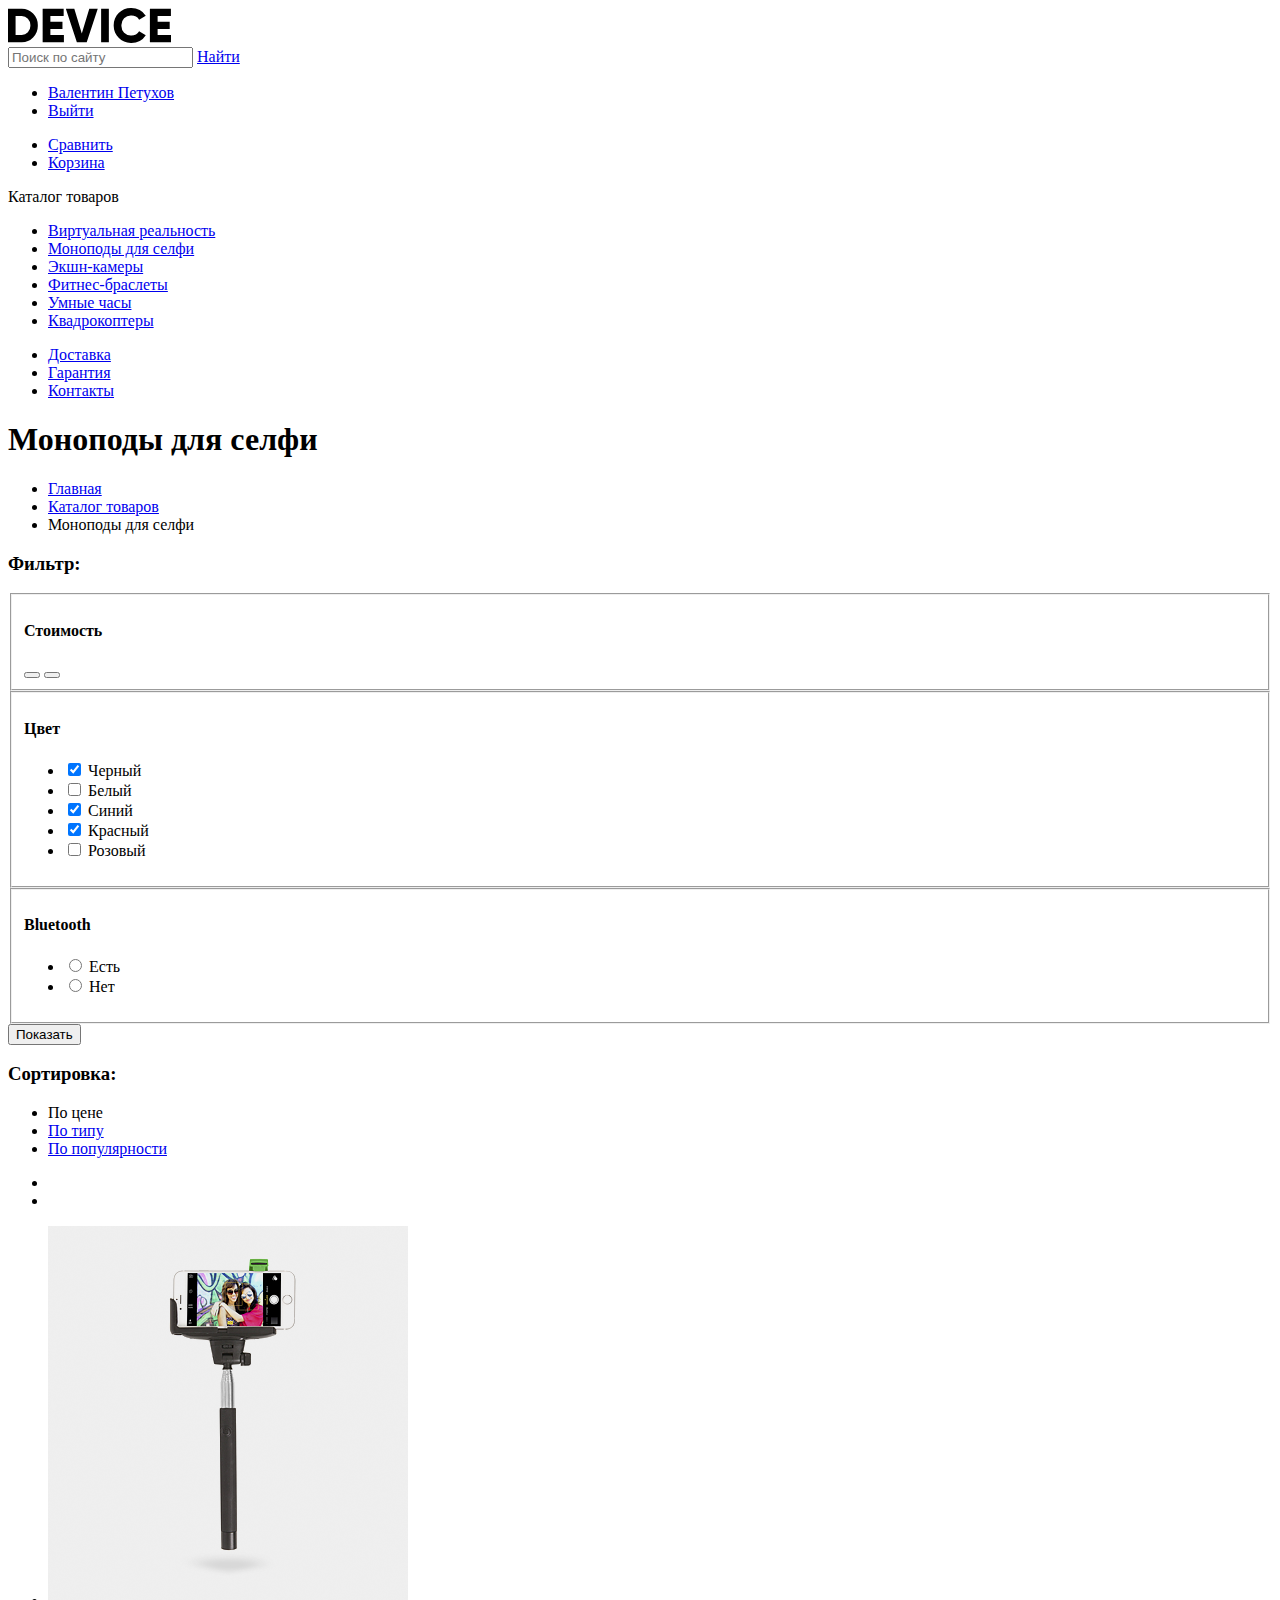
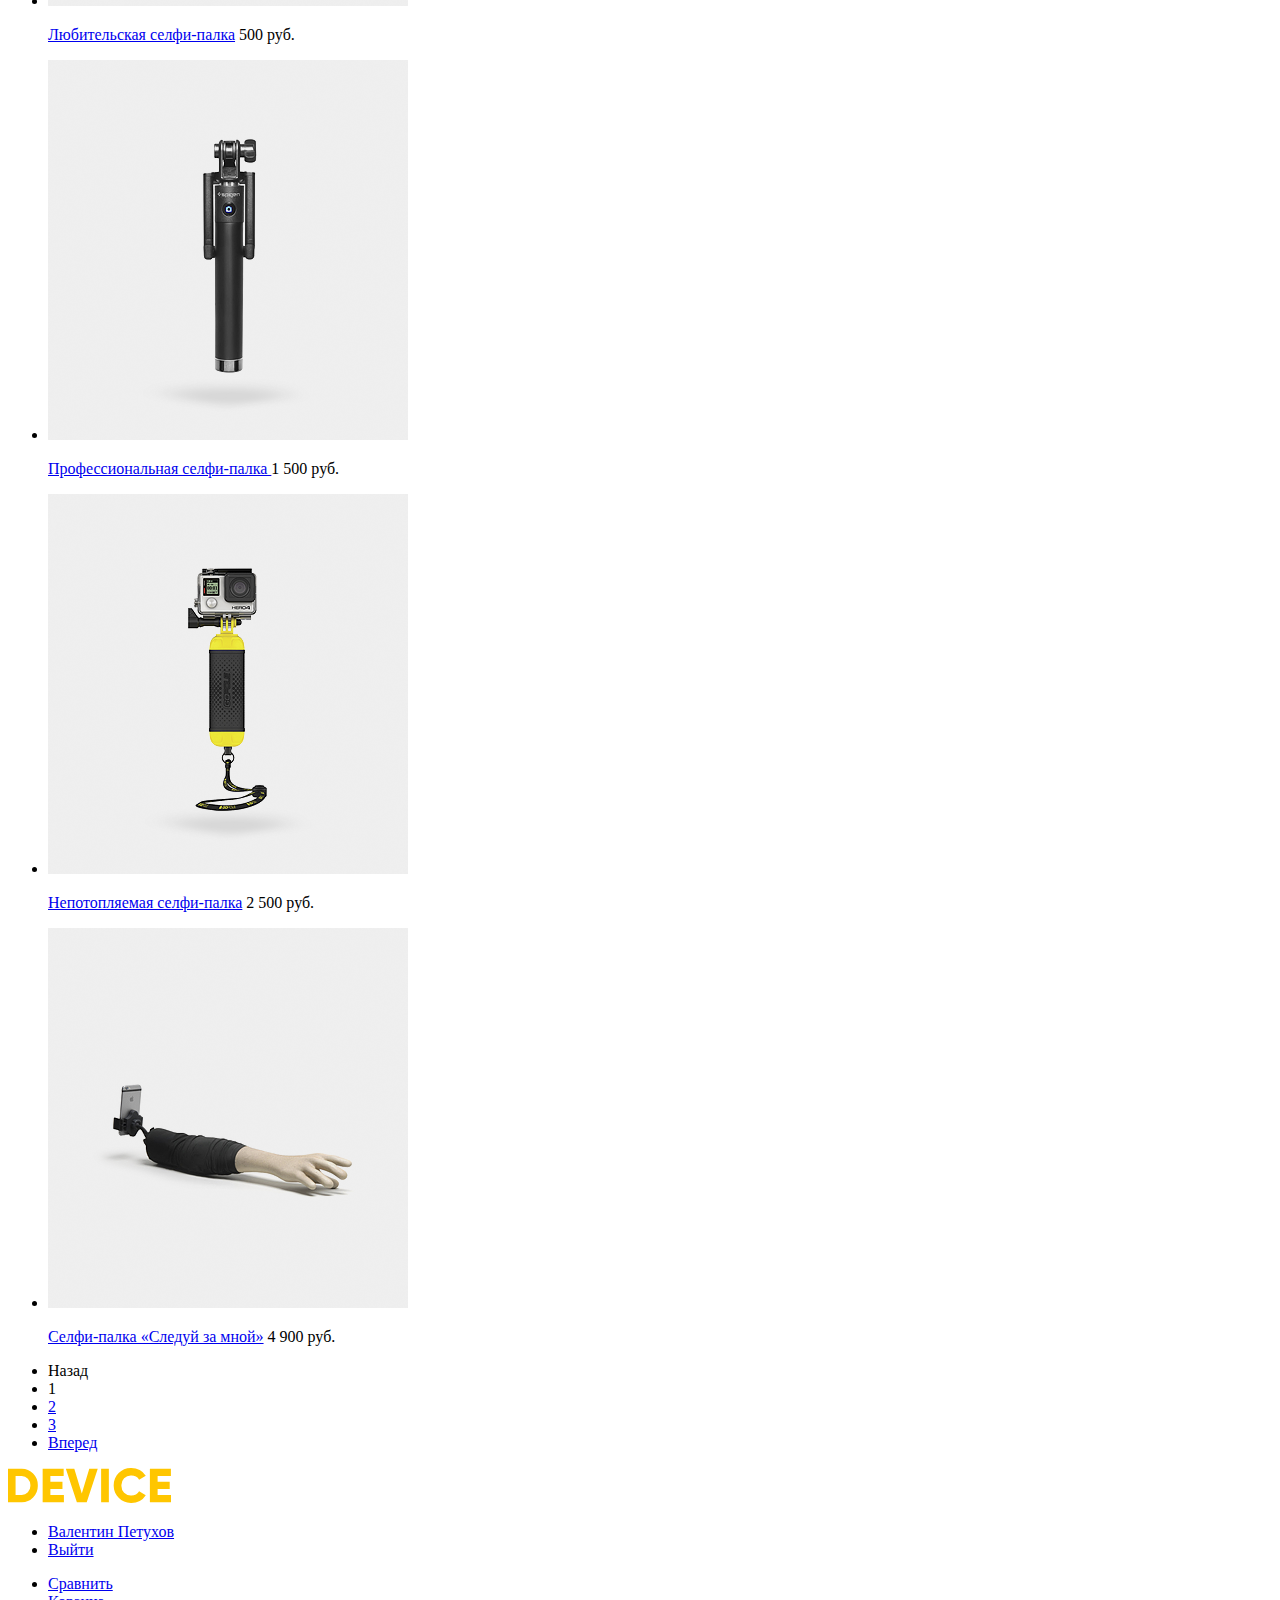
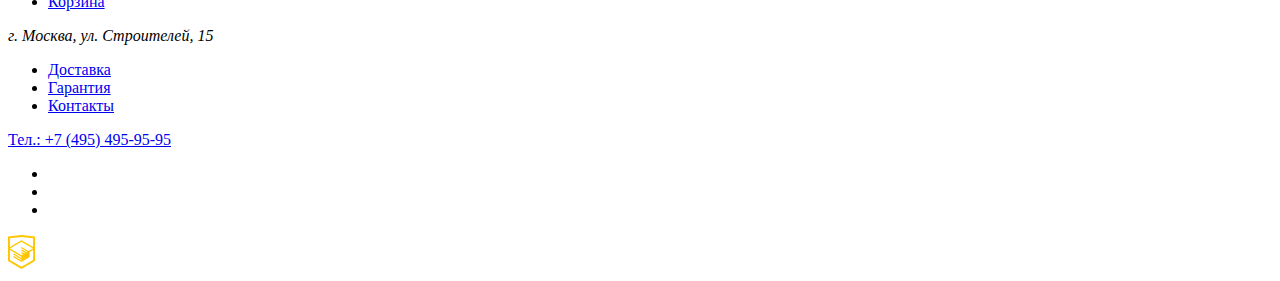
==== catalog.html @ 70436cd7 "Семантическая разметка" ====
<!DOCTYPE html>
<html lang="ru">
<head>
  <meta charset="UTF-8">
  <title>DEVICE Каталог</title>
</head>
<body>
  <header class="header">
    <a href="index.html" class="header__logo">
      <img src="img/device.svg" alt="Логотип Device">
    </a>
    <div class="header__top">
      <label class="header__search search">
        <input type="text" placeholder="Поиск по сайту" class="search__input">
        <a href="catalog.html" class="search__button">Найти</a>
      </label>
      <ul class="header__user user-list">
        <li>
          <a href="profile.html" class="user-list__link">Валентин Петухов</a>
        </li>
        <li>
          <a href="out.html" class="user-list__link user-list__link_out">Выйти</a>
        </li>
      </ul>
      <ul class="header__market market-list">
        <li><a href="cart.html" class="market-list__link">Сравнить</a></li>
        <li><a href="cart.html" class="market-list__link">Корзина</a></li>
      </ul>
    </div>
    <nav class="header__bottom nav">
      <a class="nav__catalog-link">Каталог товаров</a>
      <ul class="nav__sub-menu sub-menu">
        <li><a href="catalog.html" class="sub-menu__link">Виртуальная реальность</a></li>
        <li><a href="catalog.html" class="sub-menu__link">Моноподы для селфи</a></li>
        <li><a href="catalog.html" class="sub-menu__link">Экшн-камеры</a></li>
        <li><a href="catalog.html" class="sub-menu__link">Фитнес-браслеты</a></li>
        <li><a href="catalog.html" class="sub-menu__link">Умные часы</a></li>
        <li><a href="catalog.html" class="sub-menu__link">Квадрокоптеры</a></li>
      </ul>
      <ul class="nav__list navigation">
        <li><a href="delivery.html" class="navigation__link">Доставка</a></li>
        <li><a href="sertificat.html" class="navigation__link">Гарантия</a></li>
        <li><a href="contact.html" class="navigation__link">Контакты</a></li>
      </ul>
    </nav>
  </header>
  <main class="catalog-page">
    <h1 class="page-title">Моноподы для селфи</h1>
    <ul class="breadcrumbs">
      <li><a href="index.html" class="breadcrumbs__link">Главная</a></li>
      <li><a href="catalog.html" class="breadcrumbs__link">Каталог товаров</a></li>
      <li><a class="breadcrumbs__link">Моноподы для селфи</a></li>
    </ul>
    <form action="https://echo.htmlacademy.ru" class="filter" method="get">
      <h3 class="filter__title">Фильтр:</h3>
      <fieldset class="filter__fieldset fieldset-box">
        <h4 class="fieldset-box__title">Стоимость</h4>
        <span class="line line_back"></span>
        <span class="line line_up"></span>
        <button class="range-button range-button_min" aria-label="Минимальная стоимость"></button>
        <button class="range-button range-button_max" aria-label="Максимальная стоимость"></button>
        <span class="range-price"></span>
        <span class="range-price"></span>
      </fieldset>
      <fieldset class="filter__fieldset fieldset-box">
        <h4 class="fieldset-box__title">Цвет</h4>
        <ul class="filter__checkbox-list">
          <li>
            <label>
              <input class="visually-hidden" type="checkbox" name="black" checked>
              <span class="checkbox"></span>
              Черный
            </label>
          </li>
          <li>
            <label>
              <input class="visually-hidden" type="checkbox" name="white">
              <span class="checkbox"></span>
              Белый
            </label>
          </li>
          <li>
            <label>
              <input class="visually-hidden" type="checkbox" name="blue" checked>
              <span class="checkbox"></span>
              Синий
            </label>
          </li>
          <li>
            <label>
              <input class="visually-hidden" type="checkbox" name="red" checked>
              <span class="checkbox"></span>
              Красный
            </label>
          </li>
          <li>
            <label>
              <input class="visually-hidden" type="checkbox" name="pink">
              <span class="checkbox"></span>
              Розовый
            </label>
          </li>
        </ul>
      </fieldset>
      <fieldset class="filter__fieldset fieldset-box">
        <h4 class="fieldset-box__title">Bluetooth</h4>
        <ul class="filter__radio-list">
          <li>
            <label>
              <input class="visually-hidden" type="radio" name="bluetooth" value="On">
              <span class="radio"></span>
              Есть
            </label>
          </li>
          <li>
            <label>
              <input class="visually-hidden" type="radio" name="bluetooth" value="Off">
              <span class="radio"></span>
              Нет
            </label>
          </li>
        </ul>
      </fieldset>
      <button class="filter__button" type="submit">Показать</button>
    </form>
    <section class="sort">
      <h3 class="sort__title">Сортировка:</h3>
      <ul class="sort__list">
        <li><a class="sort__link sort__link_current">По цене</a></li>
        <li><a href="type.html" class="sort__link">По типу</a></li>
        <li><a href="popular.html" class="sort__link">По популярности</a></li>
      </ul>
      <ul class="sort__arrow-list arrow-list">
        <li><a href="up.html" class="arrow-list__link arrow-list__link_up" aria-label="По возрастанию"></a></li>
        <li><a class="arrow-list__link arrow-list__link_down arrow-list__link_active" aria-label="По убыванию"></a></li>
      </ul>
    </section>
    <ul class="catalog">
      <li class="catalog__item">
        <img src="img/item-1.png" alt="Любительская селфи-палка" class="catalog__img">
        <p>
          <a href="item.htlm" class="catalog__link">Любительская селфи-палка</a>
          <span class="catalog__price">500 руб.</span>
        </p>
      </li>
      <li class="catalog__item">
        <img src="img/item-2.png" alt="Профессиональная селфи-палка " class="catalog__img">
        <p>
          <a href="item.htlm" class="catalog__link">Профессиональная селфи-палка </a>
          <span class="catalog__price">1 500 руб.</span>
        </p>
      </li>
      <li class="catalog__item">
        <img src="img/item-3.png" alt="Непотопляемая селфи-палка" class="catalog__img">
        <p>
          <a href="item.htlm" class="catalog__link">Непотопляемая селфи-палка</a>
          <span class="catalog__price">2 500 руб.</span>
        </p>
      </li>
      <li class="catalog__item">
        <img src="img/item-4.png" alt="Селфи-палка «Следуй за мной»" class="catalog__img">
        <p>
          <a href="item.htlm" class="catalog__link">Селфи-палка «Следуй за мной»</a>
          <span class="catalog__price">4 900 руб.</span>
        </p>
      </li>
    </ul>
    <ul class="pagination">
      <li class="pagination__item"><a class="pagination__link">Назад</a></li>
      <li class="pagination__item"><a class="pagination__link pagination__link_current">1</a></li>
      <li class="pagination__item"><a href="catalog.html" class="pagination__link">2</a></li>
      <li class="pagination__item"><a href="catalog.html" class="pagination__link">3</a></li>
      <li class="pagination__item"><a href="catalog.html" class="pagination__link">Вперед</a></li>
    </ul>
  </main>
  <footer class="footer">
    <div class="footer__top">
      <a href="index.html" class="footer__logo"><img src="img/device_yellow.svg" alt="Логотип Device"></a>
      <ul class="user-list">
        <li><a href="profile.html" class="user-list__link">Валентин Петухов</a></li>
        <li><a href="out.html" class="user-list__link">Выйти</a></li>
      </ul>
      <ul class="market-list">
        <li><a href="cart.html" class="market-list__link">Сравнить</a></li>
        <li><a href="cart.html" class="market-list__link">Корзина</a></li>
      </ul>
    </div>
    <div class="footer__middle">
      <address class="footer__address">г. Москва, ул. Строителей, 15</address>
      <ul class="navigation footer__nav">
        <li><a href="delivery.html" class="navigation__link">Доставка</a></li>
        <li><a href="sertificat.html" class="navigation__link">Гарантия</a></li>
        <li><a href="contact.html" class="navigation__link">Контакты</a></li>
      </ul>
      <p class="tel"><a href="tel:+7(495)495-95-95">Тел.: +7 (495) 495-95-95</a></p>
    </div>
    <div class="footer bottom">
      <ul class="social">
        <li><a href="fb.com" class="social__link" aria-label="Мы в Facebook"></a></li>
        <li><a href="ins.com" class="social__link" aria-label="Мы в Instagram"></a></li>
        <li><a href="tw.com" class="social__link" aria-label="Мы в Twitter"></a></li>
      </ul>
      <a href="htmlacademy.ru" class="htmlAcad"><img src="img/logo-htmlacademy.svg" alt="Логотип ХТМЛ Академии"></a>
    </div>
  </footer>
</body>
</html>
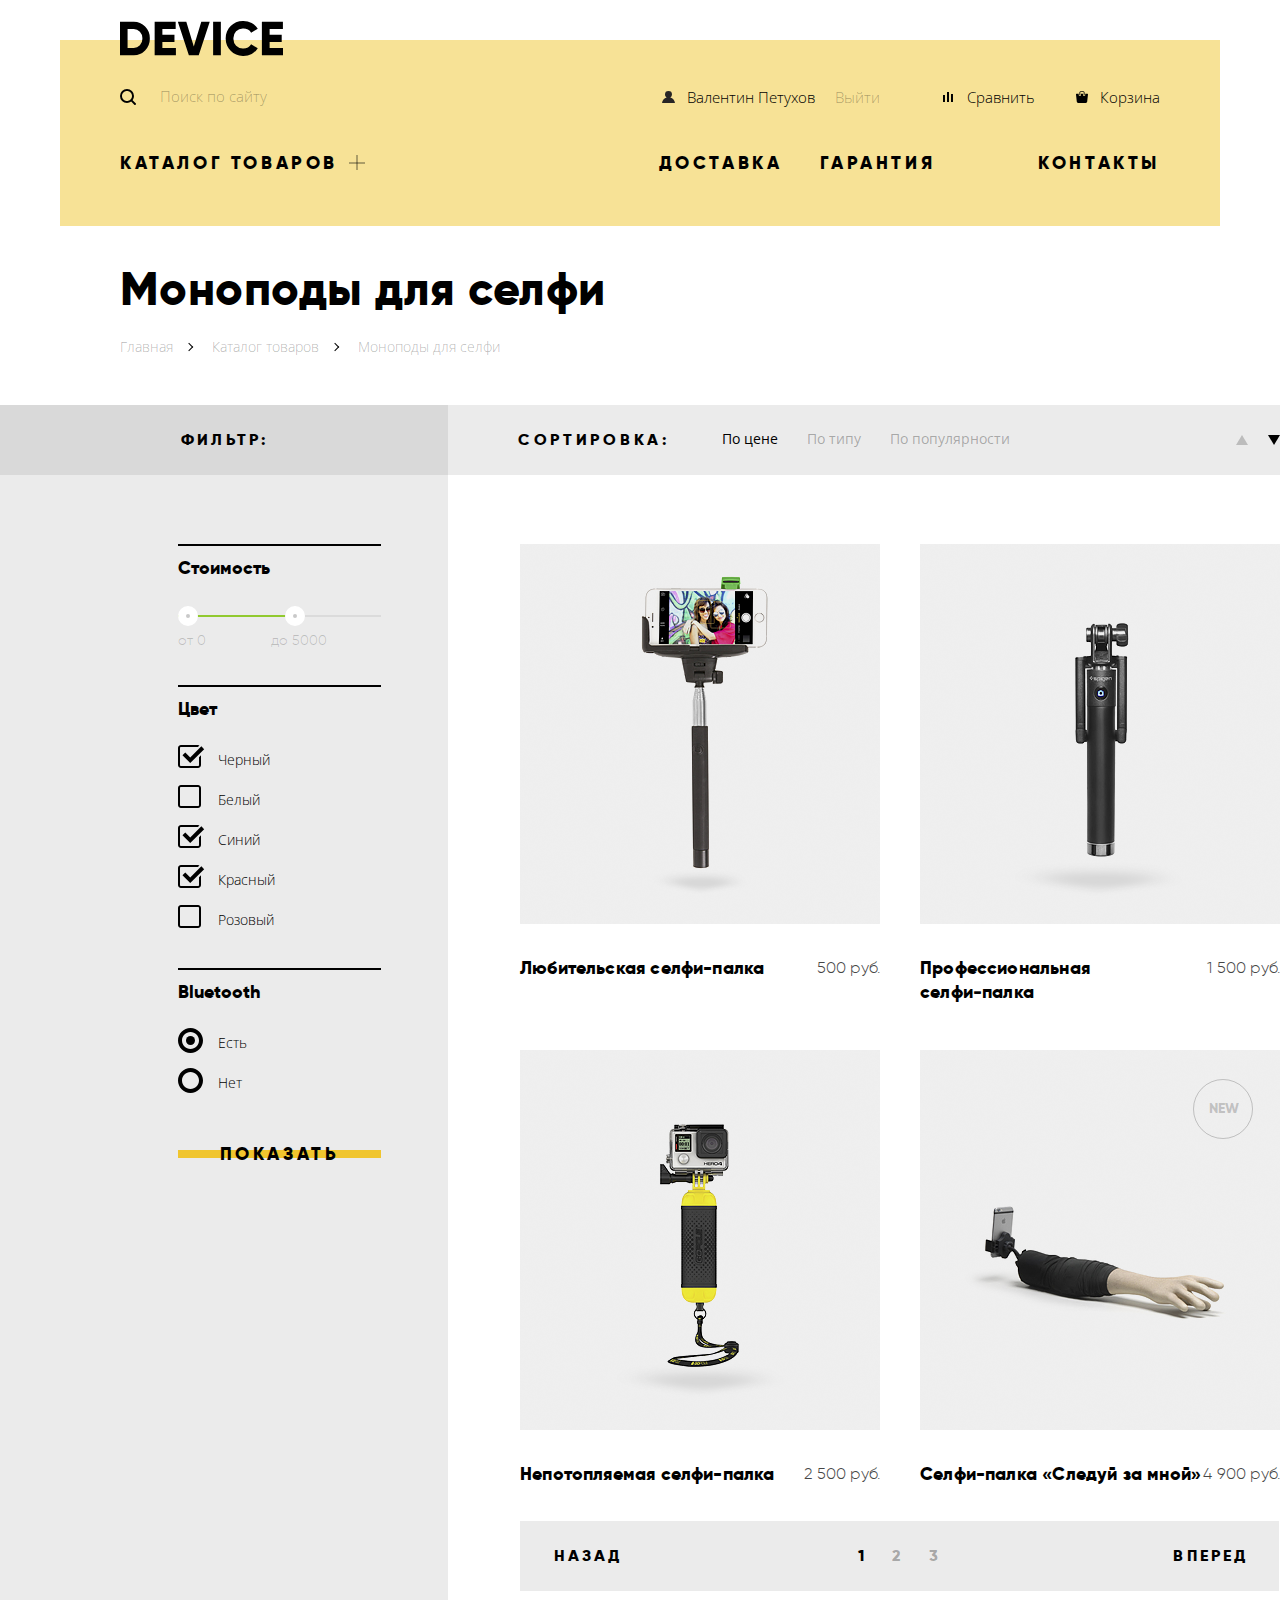
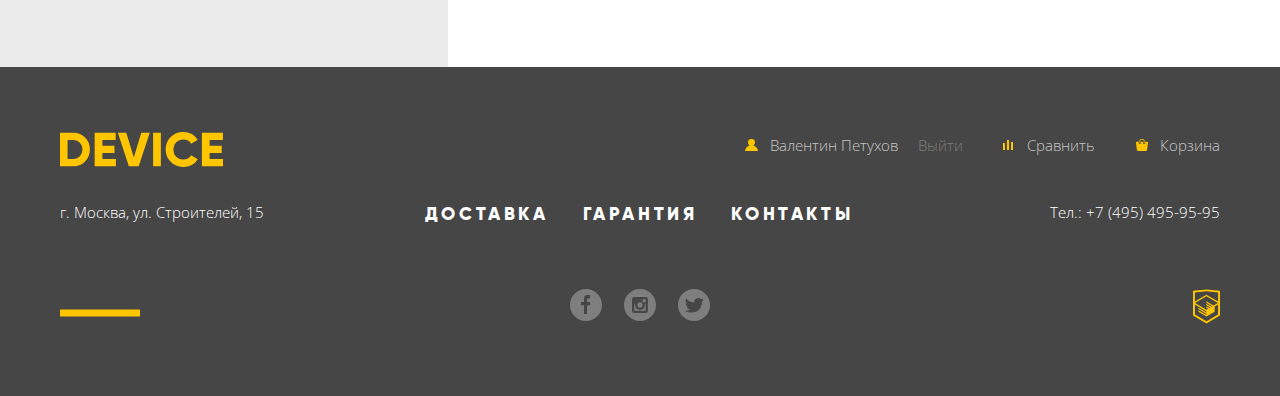
==== commit 9113f4bd: "Работает в хроме" ====
--- a/catalog.html
+++ b/catalog.html
@@ -3,204 +3,293 @@
 <head>
   <meta charset="UTF-8">
   <title>DEVICE Каталог</title>
+  <link href="https://fonts.googleapis.com/css?family=Open+Sans:300,400&display=swap" rel="stylesheet">
+  <link rel="stylesheet" href="css/style.css">
+  <link rel="stylesheet" href="css/normalize.css">
 </head>
-<body>
-  <header class="header">
-    <a href="index.html" class="header__logo">
-      <img src="img/device.svg" alt="Логотип Device">
-    </a>
-    <div class="header__top">
-      <label class="header__search search">
-        <input type="text" placeholder="Поиск по сайту" class="search__input">
-        <a href="catalog.html" class="search__button">Найти</a>
-      </label>
-      <ul class="header__user user-list">
-        <li>
-          <a href="profile.html" class="user-list__link">Валентин Петухов</a>
-        </li>
-        <li>
-          <a href="out.html" class="user-list__link user-list__link_out">Выйти</a>
-        </li>
-      </ul>
-      <ul class="header__market market-list">
-        <li><a href="cart.html" class="market-list__link">Сравнить</a></li>
-        <li><a href="cart.html" class="market-list__link">Корзина</a></li>
-      </ul>
-    </div>
-    <nav class="header__bottom nav">
-      <a class="nav__catalog-link">Каталог товаров</a>
-      <ul class="nav__sub-menu sub-menu">
-        <li><a href="catalog.html" class="sub-menu__link">Виртуальная реальность</a></li>
-        <li><a href="catalog.html" class="sub-menu__link">Моноподы для селфи</a></li>
-        <li><a href="catalog.html" class="sub-menu__link">Экшн-камеры</a></li>
-        <li><a href="catalog.html" class="sub-menu__link">Фитнес-браслеты</a></li>
-        <li><a href="catalog.html" class="sub-menu__link">Умные часы</a></li>
-        <li><a href="catalog.html" class="sub-menu__link">Квадрокоптеры</a></li>
-      </ul>
-      <ul class="nav__list navigation">
-        <li><a href="delivery.html" class="navigation__link">Доставка</a></li>
-        <li><a href="sertificat.html" class="navigation__link">Гарантия</a></li>
-        <li><a href="contact.html" class="navigation__link">Контакты</a></li>
-      </ul>
-    </nav>
-  </header>
+<body class="catalog-page">
+  <div class="container">
+    <header class="header">
+      <a href="index.html" class="header__logo">
+        <img src="img/device.svg" alt="Логотип Device" width="163" height="35">
+      </a>
+      <div class="header__top">
+        <label class="header__search search">
+          <input type="text" placeholder="Поиск по сайту" class="search__input">
+          <a href="catalog.html" class="search__button">Найти</a>
+        </label>
+        <ul class="header__user user-list">
+          <li class="user-list__item">
+            <a href="profile.html" class="user-list__link">Валентин Петухов</a>
+          </li>
+          <li class="user-list__item">
+            <a href="out.html" class="user-list__link user-list__link_out">Выйти</a>
+          </li>
+        </ul>
+        <ul class="header__market market-list">
+          <li><a href="cart.html" class="market-list__link market-list__link_compare">Сравнить</a></li>
+          <li><a href="cart.html" class="market-list__link market-list__link_cart">Корзина</a></li>
+        </ul>
+      </div>
+      <nav class="header__bottom nav">
+        <a class="nav__catalog-link">Каталог товаров</a>
+        <div class="nav__sub-menu sub-menu">
+          <ul class="sub-menu__category-list">
+            <li class="sub-menu__item">
+              <a href="" class="sub-menu__link">Виртуальная реальность</a>
+            </li>
+            <li class="sub-menu__item">
+              <a href="" class="sub-menu__link">Моноподы для селфи</a>
+            </li>
+            <li class="sub-menu__item">
+              <a href="" class="sub-menu__link">Экшн-камеры</a>
+            </li>
+          </ul>
+          <ul class="sub-menu__category-list">
+            <li class="sub-menu__item">
+              <a href="" class="sub-menu__link">Фитнес-браслеты</a>
+            </li>
+            <li class="sub-menu__item">
+              <a href="" class="sub-menu__link">Умные часы</a>
+            </li>
+          </ul>
+          <ul class="sub-menu__category-list">
+            <li class="sub-menu__item">
+              <a href="" class="sub-menu__link">Квадрокоптеры</a>
+            </li>
+          </ul>
+        </div>
+        <ul class="nav__list navigation">
+          <li><a href="delivery.html" class="navigation__link">Доставка</a></li>
+          <li><a href="sertificat.html" class="navigation__link">Гарантия</a></li>
+          <li><a href="contact.html" class="navigation__link">Контакты</a></li>
+        </ul>
+      </nav>
+    </header>
+  </div>
   <main class="catalog-page">
-    <h1 class="page-title">Моноподы для селфи</h1>
-    <ul class="breadcrumbs">
-      <li><a href="index.html" class="breadcrumbs__link">Главная</a></li>
-      <li><a href="catalog.html" class="breadcrumbs__link">Каталог товаров</a></li>
-      <li><a class="breadcrumbs__link">Моноподы для селфи</a></li>
-    </ul>
-    <form action="https://echo.htmlacademy.ru" class="filter" method="get">
-      <h3 class="filter__title">Фильтр:</h3>
-      <fieldset class="filter__fieldset fieldset-box">
-        <h4 class="fieldset-box__title">Стоимость</h4>
-        <span class="line line_back"></span>
-        <span class="line line_up"></span>
-        <button class="range-button range-button_min" aria-label="Минимальная стоимость"></button>
-        <button class="range-button range-button_max" aria-label="Максимальная стоимость"></button>
-        <span class="range-price"></span>
-        <span class="range-price"></span>
-      </fieldset>
-      <fieldset class="filter__fieldset fieldset-box">
-        <h4 class="fieldset-box__title">Цвет</h4>
-        <ul class="filter__checkbox-list">
-          <li>
-            <label>
-              <input class="visually-hidden" type="checkbox" name="black" checked>
-              <span class="checkbox"></span>
-              Черный
-            </label>
-          </li>
-          <li>
-            <label>
-              <input class="visually-hidden" type="checkbox" name="white">
-              <span class="checkbox"></span>
-              Белый
-            </label>
-          </li>
-          <li>
-            <label>
-              <input class="visually-hidden" type="checkbox" name="blue" checked>
-              <span class="checkbox"></span>
-              Синий
-            </label>
-          </li>
-          <li>
-            <label>
-              <input class="visually-hidden" type="checkbox" name="red" checked>
-              <span class="checkbox"></span>
-              Красный
-            </label>
-          </li>
-          <li>
-            <label>
-              <input class="visually-hidden" type="checkbox" name="pink">
-              <span class="checkbox"></span>
-              Розовый
-            </label>
-          </li>
-        </ul>
-      </fieldset>
-      <fieldset class="filter__fieldset fieldset-box">
-        <h4 class="fieldset-box__title">Bluetooth</h4>
-        <ul class="filter__radio-list">
-          <li>
-            <label>
-              <input class="visually-hidden" type="radio" name="bluetooth" value="On">
-              <span class="radio"></span>
-              Есть
-            </label>
-          </li>
-          <li>
-            <label>
-              <input class="visually-hidden" type="radio" name="bluetooth" value="Off">
-              <span class="radio"></span>
-              Нет
-            </label>
-          </li>
-        </ul>
-      </fieldset>
-      <button class="filter__button" type="submit">Показать</button>
-    </form>
-    <section class="sort">
-      <h3 class="sort__title">Сортировка:</h3>
-      <ul class="sort__list">
-        <li><a class="sort__link sort__link_current">По цене</a></li>
-        <li><a href="type.html" class="sort__link">По типу</a></li>
-        <li><a href="popular.html" class="sort__link">По популярности</a></li>
-      </ul>
-      <ul class="sort__arrow-list arrow-list">
-        <li><a href="up.html" class="arrow-list__link arrow-list__link_up" aria-label="По возрастанию"></a></li>
-        <li><a class="arrow-list__link arrow-list__link_down arrow-list__link_active" aria-label="По убыванию"></a></li>
-      </ul>
-    </section>
-    <ul class="catalog">
-      <li class="catalog__item">
-        <img src="img/item-1.png" alt="Любительская селфи-палка" class="catalog__img">
-        <p>
-          <a href="item.htlm" class="catalog__link">Любительская селфи-палка</a>
-          <span class="catalog__price">500 руб.</span>
-        </p>
-      </li>
-      <li class="catalog__item">
-        <img src="img/item-2.png" alt="Профессиональная селфи-палка " class="catalog__img">
-        <p>
-          <a href="item.htlm" class="catalog__link">Профессиональная селфи-палка </a>
-          <span class="catalog__price">1 500 руб.</span>
-        </p>
-      </li>
-      <li class="catalog__item">
-        <img src="img/item-3.png" alt="Непотопляемая селфи-палка" class="catalog__img">
-        <p>
-          <a href="item.htlm" class="catalog__link">Непотопляемая селфи-палка</a>
-          <span class="catalog__price">2 500 руб.</span>
-        </p>
-      </li>
-      <li class="catalog__item">
-        <img src="img/item-4.png" alt="Селфи-палка «Следуй за мной»" class="catalog__img">
-        <p>
-          <a href="item.htlm" class="catalog__link">Селфи-палка «Следуй за мной»</a>
-          <span class="catalog__price">4 900 руб.</span>
-        </p>
-      </li>
-    </ul>
-    <ul class="pagination">
-      <li class="pagination__item"><a class="pagination__link">Назад</a></li>
-      <li class="pagination__item"><a class="pagination__link pagination__link_current">1</a></li>
-      <li class="pagination__item"><a href="catalog.html" class="pagination__link">2</a></li>
-      <li class="pagination__item"><a href="catalog.html" class="pagination__link">3</a></li>
-      <li class="pagination__item"><a href="catalog.html" class="pagination__link">Вперед</a></li>
-    </ul>
+    <div class="container">
+      <div class="inner-container">
+        <h1 class="page-title">Моноподы для селфи</h1>
+        <ul class="breadcrumbs">
+          <li class="breadcrumbs__item"><a href="index.html" class="breadcrumbs__link">Главная</a></li>
+          <li class="breadcrumbs__item"><a href="catalog.html" class="breadcrumbs__link">Каталог товаров</a></li>
+          <li class="breadcrumbs__item"><a class="breadcrumbs__link">Моноподы для селфи</a></li>
+        </ul>
+      </div>
+    </div>
+    <div class="layout">
+      <div class="layout__left">
+        <h3 class="left-title">Фильтр:</h3>
+      </div>
+      <div class="layout__right">
+        <section class="sort">
+          <h3 class="sort__title">Сортировка:</h3>
+          <ul class="sort__list">
+            <li><a class="sort__link sort__link_current">По цене</a></li>
+            <li><a href="type.html" class="sort__link">По типу</a></li>
+            <li><a href="popular.html" class="sort__link">По популярности</a></li>
+          </ul>
+          <ul class="sort__arrow-list arrow-list">
+            <li><a href="up.html" class="arrow-list__link arrow-list__link_up" aria-label="По возрастанию"></a></li>
+            <li><a class="arrow-list__link arrow-list__link_down arrow-list__link_active" aria-label="По убыванию"></a></li>
+          </ul>
+        </section>
+      </div>
+    </div>
+    <div class="layout">
+      <div class="layout__left layout__left_lightgrey">
+        <form action="https://echo.htmlacademy.ru" class="filter" method="get">
+          <fieldset class="filter__fieldset fieldset-box">
+            <h4 class="fieldset-box__title">Стоимость</h4>
+            <p class="range-box">
+              <span class="line line_back"></span>
+              <span class="line line_up"></span>
+              <button class="range-button range-button_min" aria-label="Минимальная стоимость" type="button"></button>
+              <button class="range-button range-button_max" aria-label="Максимальная стоимость" type="button"></button>
+            </p>
+            <p class="price-box">
+              <span class="price-box__price">от 0</span>
+              <span class="price-box__price">до 5000</span>
+            </p>
+          </fieldset>
+          <fieldset class="filter__fieldset fieldset-box">
+            <h4 class="fieldset-box__title">Цвет</h4>
+            <ul class="filter__checkbox-list checkbox-list">
+              <li>
+                <label class="checkbox-list__label">
+                  <input class="visually-hidden" type="checkbox" name="black" checked>
+                  <span class="checkbox"></span>
+                  <span>Черный</span>
+                </label>
+              </li>
+              <li>
+                <label class="checkbox-list__label">
+                  <input class="visually-hidden" type="checkbox" name="white">
+                  <span class="checkbox"></span>
+                  <span>Белый</span>
+                </label>
+              </li>
+              <li>
+                <label class="checkbox-list__label">
+                  <input class="visually-hidden" type="checkbox" name="blue" checked>
+                  <span class="checkbox"></span>
+                  <span>Синий</span>
+                </label>
+              </li>
+              <li>
+                <label class="checkbox-list__label">
+                  <input class="visually-hidden" type="checkbox" name="red" checked>
+                  <span class="checkbox"></span>
+                  <span>Красный</span>
+                </label>
+              </li>
+              <li>
+                <label class="checkbox-list__label">
+                  <input class="visually-hidden" type="checkbox" name="pink">
+                  <span class="checkbox"></span>
+                  <span>Розовый</span>
+                </label>
+              </li>
+            </ul>
+          </fieldset>
+          <fieldset class="filter__fieldset fieldset-box">
+            <h4 class="fieldset-box__title">Bluetooth</h4>
+            <ul class="filter__radio-list radio-list">
+              <li>
+                <label class="radio-list__label">
+                  <input class=" visually-hidden" type="radio" name="bluetooth" value="On" checked>
+                  <span class="radio"></span>
+                  <span>Есть</span>
+                </label>
+              </li>
+              <li>
+                <label class="radio-list__label">
+                  <input class=" visually-hidden" type="radio" name="bluetooth" value="Off">
+                  <span class="radio"></span>
+                  <span>Нет</span>
+                </label>
+              </li>
+            </ul>
+          </fieldset>
+          <button class="filter__button button" type="submit">Показать</button>
+        </form>
+      </div>
+      <div class="layout__right layout__right_white">
+        <ul class="catalog">
+          <li class="catalog__item catalog-item" tabindex="0">
+            <p class="catalog-item__area">
+              <a href="cart.html" class="catalog-item__add-link button">В корзину</a>
+              <a href="match.html" class="catalog-item__match-link">Добавить к сравнению</a>
+            </p>
+            <img src="img/item-1.png" alt="Любительская селфи-палка" class="catalog-item__img" width="360" height="380">
+            <p class="catalog-item__description">
+              <a href="item.htlm" class="catalog-item__link">Любительская селфи-палка</a>
+              <span class="catalog-item__price">500 руб.</span>
+            </p>
+          </li>
+          <li class="catalog__item catalog-item" tabindex="0">
+            <p class="catalog-item__area">
+              <a href="cart.html" class="catalog-item__add-link button">В корзину</a>
+              <a href="match.html" class="catalog-item__match-link">Добавить к сравнению</a>
+            </p>
+            <img src="img/item-2.png" alt="Профессиональная селфи-палка " class="catalog-item__img" width="360" height="380">
+            <p class="catalog-item__description">
+              <a href="item.htlm" class="catalog-item__link">Профессиональная селфи&#8209;палка </a>
+              <span class="catalog-item__price">1 500 руб.</span>
+            </p>
+          </li>
+          <li class="catalog__item catalog-item" tabindex="0">
+            <p class="catalog-item__area">
+              <a href="cart.html" class="catalog-item__add-link button">В корзину</a>
+              <a href="match.html" class="catalog-item__match-link">Добавить к сравнению</a>
+            </p>
+            <img src="img/item-3.png" alt="Непотопляемая селфи-палка" class="catalog-item__img" width="360" height="380">
+            <p class="catalog-item__description">
+              <a href="item.htlm" class="catalog-item__link">Непотопляемая селфи-палка</a>
+              <span class="catalog-item__price">2 500 руб.</span>
+            </p>
+          </li>
+          <li class="catalog__item catalog-item catalog-item_new" tabindex="0">
+            <p class="catalog-item__area">
+              <a href="cart.html" class="catalog-item__add-link button">В корзину</a>
+              <a href="match.html" class="catalog-item__match-link">Добавить к сравнению</a>
+            </p>
+            <img src="img/item-4.png" alt="Селфи-палка «Следуй за мной»" class="catalog-item__img" width="360" height="380">
+            <p class="catalog-item__description">
+              <a href="item.htlm" class="catalog-item__link">Селфи-палка «Следуй за мной»</a>
+              <span class="catalog-item__price">4 900 руб.</span>
+            </p>
+          </li>
+        </ul>
+        <ul class="pagination">
+          <li class="pagination__item"><a class="pagination__link pagination__link_backward">Назад</a></li>
+          <li class="pagination__item"><a class="pagination__link pagination__link_current">1</a></li>
+          <li class="pagination__item"><a href="catalog.html" class="pagination__link">2</a></li>
+          <li class="pagination__item"><a href="catalog.html" class="pagination__link">3</a></li>
+          <li class="pagination__item"><a href="catalog.html" class="pagination__link pagination__link_forward">Вперед</a></li>
+        </ul>
+      </div>
+    </div>
   </main>
   <footer class="footer">
-    <div class="footer__top">
-      <a href="index.html" class="footer__logo"><img src="img/device_yellow.svg" alt="Логотип Device"></a>
-      <ul class="user-list">
-        <li><a href="profile.html" class="user-list__link">Валентин Петухов</a></li>
-        <li><a href="out.html" class="user-list__link">Выйти</a></li>
-      </ul>
-      <ul class="market-list">
-        <li><a href="cart.html" class="market-list__link">Сравнить</a></li>
-        <li><a href="cart.html" class="market-list__link">Корзина</a></li>
-      </ul>
-    </div>
-    <div class="footer__middle">
-      <address class="footer__address">г. Москва, ул. Строителей, 15</address>
-      <ul class="navigation footer__nav">
-        <li><a href="delivery.html" class="navigation__link">Доставка</a></li>
-        <li><a href="sertificat.html" class="navigation__link">Гарантия</a></li>
-        <li><a href="contact.html" class="navigation__link">Контакты</a></li>
-      </ul>
-      <p class="tel"><a href="tel:+7(495)495-95-95">Тел.: +7 (495) 495-95-95</a></p>
-    </div>
-    <div class="footer bottom">
-      <ul class="social">
-        <li><a href="fb.com" class="social__link" aria-label="Мы в Facebook"></a></li>
-        <li><a href="ins.com" class="social__link" aria-label="Мы в Instagram"></a></li>
-        <li><a href="tw.com" class="social__link" aria-label="Мы в Twitter"></a></li>
-      </ul>
-      <a href="htmlacademy.ru" class="htmlAcad"><img src="img/logo-htmlacademy.svg" alt="Логотип ХТМЛ Академии"></a>
+    <div class="container">
+      <div class="footer__top">
+        <a href="index.html" class="footer__logo" aria-label="Перейти на главную страницу"><img src="img/device_yellow.svg" alt="Логотип Device" width="163" height="35"></a>
+        <ul class="footer__user user-list">
+          <li class="user-list__item">
+            <a href="profile.html" class="user-list__link">Валентин Петухов</a>
+          </li>
+          <li class="user-list__item">
+            <a href="out.html" class="user-list__link user-list__link_out">Выйти</a>
+          </li>
+        </ul>
+        <ul class="footer__market market-list">
+          <li><a href="cart.html" class="market-list__link market-list__link_compare">Сравнить</a></li>
+          <li><a href="cart.html" class="market-list__link market-list__link_cart">Корзина</a></li>
+        </ul>
+      </div>
+      <div class="footer__middle">
+        <address class="footer__address">г. Москва, ул. Строителей, 15</address>
+        <ul class="navigation footer__nav">
+          <li><a href="delivery.html" class="navigation__link">Доставка</a></li>
+          <li><a href="sertificat.html" class="navigation__link">Гарантия</a></li>
+          <li><a href="contact.html" class="navigation__link">Контакты</a></li>
+        </ul>
+        <p class="tel">Тел.: <a href="tel:+7(495)495-95-95">+7 (495) 495-95-95</a></p>
+      </div>
+      <div class="footer__bottom">
+        <ul class="social">
+          <li>
+            <a href="fb.com" class="social__link" aria-label="Мы в Facebook">
+              <svg xmlns="http://www.w3.org/2000/svg" width="32" height="32" viewBox="0 0 32 32">
+                <path fill="#FFF" d="M16 0C7.164 0 0 7.163 0 16s7.164 16 16 16c8.837 0 16-7.164 16-16S24.837 0 16 0zm4.062 9.455h-3.021v3.444h3.021v3.445h-3.021v8.61H14.02v-8.61H11v-3.445h3.021V9.455c0-1.902 1.353-3.445 3.021-3.445h3.021v3.445z" />
+              </svg>
+            </a>
+          </li>
+          <li>
+            <a href="ins.com" class="social__link" aria-label="Мы в Instagram">
+              <svg xmlns="http://www.w3.org/2000/svg" width="32" height="32" viewBox="0 0 32 32">
+                <g fill="#FFF">
+                  <path d="M20.916 16a4.938 4.938 0 1 1-9.877 0c0-.394.051-.773.138-1.14h-.897v6.838h11.396V14.86h-.897c.086.367.137.746.137 1.14z" />
+                  <path d="M15.978 18.659c1.466 0 2.659-1.193 2.659-2.659s-1.193-2.659-2.659-2.659c-1.466 0-2.659 1.193-2.659 2.659s1.192 2.659 2.659 2.659zM18.637 10.302h3.039v3.039h-3.039z" />
+                  <path
+                    d="M16 0C7.164 0 0 7.164 0 16c0 8.837 7.164 16 16 16 8.837 0 16-7.163 16-16 0-8.836-7.163-16-16-16zm7.955 21.698a2.285 2.285 0 0 1-2.279 2.279H10.279A2.285 2.285 0 0 1 8 21.698V10.302a2.286 2.286 0 0 1 2.279-2.279h11.396a2.286 2.286 0 0 1 2.279 2.279v11.396z" />
+                </g>
+              </svg>
+            </a>
+          </li>
+          <li>
+            <a href="tw.com" class="social__link" aria-label="Мы в Twitter">
+              <svg xmlns="http://www.w3.org/2000/svg" width="32" height="32" viewBox="0 0 32 32">
+                <path fill="#FFF"
+                  d="M16 0C7.164 0 0 7.164 0 16c0 8.837 7.164 16 16 16 8.837 0 16-7.163 16-16 0-8.836-7.163-16-16-16zm7.944 12.809c-.251 6.516-3.463 10.832-10.992 10.702h-.486c-.447 0-4.543-.443-5.344-1.823 2.479.19 4.247-.406 5.12-1.136-1.048-.289-2.923-.461-3.251-2.848.384.104.618.221 1.299.113-1.307-.824-2.758-1.519-2.679-3.643.311.317 1.164.518 1.46.457-.768-.233-2.149-3.244-.974-4.781 1.984 1.79 4.075 3.482 7.804 3.643.227-2.214 1.24-3.699 3.168-4.325 1.84-.479 3.255.26 3.901 1.138.737-.224 1.453-.466 2.193-.685-.004.833-.569 1.463-.935 1.709.747.165 1.423-.475 1.423-.475-.184.963-1.094 1.725-1.707 1.954z" />
+              </svg>
+            </a>
+          </li>
+        </ul>
+        <a href="htmlacademy.ru" class="htmlAcad"><img src="img/logo-htmlacademy.svg" alt="Логотип ХТМЛ Академии" width="27" height="35"></a>
+      </div>
     </div>
   </footer>
 </body>
--- a/css/style.css
+++ b/css/style.css
@@ -0,0 +1,2059 @@
+
+@font-face {
+  font-style: normal;
+  font-weight: 800;
+  font-family: "Gilroy";
+
+  src: url("../fonts/gilroyextrabold-webfont.eot");
+  src: url("../fonts/gilroyextrabold-webfont.eot?#iefix") format("embedded-opentype"),
+  url("../fonts/gilroyextrabold-webfont.woff2") format("woff2"),
+  url("../fonts/gilroyextrabold-webfont.woff") format("woff"),
+  url("../fonts/gilroyextrabold-webfont.ttf") format("truetype"),
+  url("../fonts/gilroyextrabold-webfont.svg#gilroyextrabold") format("svg");
+}
+
+@font-face {
+  font-style: normal;
+  font-weight: 300;
+  font-family: "Gilroy";
+
+  src: url("../fonts/gilroylight-webfont.eot");
+  src: url("../fonts/gilroylight-webfont.eot?#iefix") format("embedded-opentype"),
+  url("../fonts/gilroylight-webfont.woff2") format("woff2"),
+  url("../fonts/gilroylight-webfont.woff") format("woff"),
+  url("../fonts/gilroylight-webfont.ttf") format("truetype"),
+  url("../fonts/gilroylight-webfont.svg#gilroylight") format("svg");
+}
+
+body {
+  margin: 0;
+
+  font-weight: 800;
+  font-size: 18px;
+  line-height: 24px;
+  font-family: "Gilroy", Arial, sans-serif;
+  color: #000000;
+}
+
+a {
+  text-decoration: none;
+}
+
+.visually-hidden {
+  position: absolute;
+
+  width: 1px;
+  height: 1px;
+  margin: -1px;
+  padding: 0;
+  overflow: hidden;
+
+  border: 0;
+
+  clip: rect(0 0 0 0);
+}
+
+.container {
+  width: 1160px;
+  margin: 0 auto;
+  padding: 0 20px;
+}
+
+.button {
+  position: relative;
+
+  font: inherit;
+  text-align: center;
+  color: #000000;
+  text-transform: uppercase;
+  letter-spacing: 3.6px;
+}
+
+.button:active {
+  color: rgba(0, 0, 0, 0.3);
+}
+
+.button:hover::before,
+.button:focus::before {
+  height: 40px;
+}
+
+.button:active::before {
+  height: 40px;
+}
+
+.button::before {
+  content: "";
+  position: absolute;
+  top: 50%;
+  left: 0;
+  z-index: -1;
+
+  width: 100%;
+  height: 8px;
+
+  background-color: #f0c52e;
+  transform: translateY(-50%);
+}
+
+.header {
+  position: relative;
+
+  margin-top: 40px;
+  margin-bottom: 40px;
+  padding: 32px 60px 51px;
+
+  background-color: #f7e296;
+}
+
+.main-page .header {
+  margin-bottom: 0;
+  padding-bottom: 165px;
+}
+
+.header__logo {
+  position: absolute;
+  top: -19px;
+}
+
+.header__logo[href]:hover,
+.header__logo[href]:focus {
+  opacity: 0.6;
+}
+
+.header__logo[href]:active {
+  opacity: 0.3;
+}
+
+.header__top {
+  display: flex;
+  align-items: center;
+  margin-bottom: 30px;
+
+  font-weight: 300;
+  font-size: 15px;
+  line-height: 30px;
+  font-family: "Open Sans", Arial, sans-serif;
+}
+
+.search {
+  position: relative;
+
+  display: flex;
+}
+
+.search:hover .search__input,
+.search__input:focus {
+  border-bottom: 2px solid #000000;
+}
+
+.search:hover .search__input::placeholder,
+.search__input:focus::placeholder {
+  color: rgba(0, 0, 0, 0.6);
+}
+
+.search:focus-within .search__input {
+  border-bottom: 2px solid #000000;
+}
+
+.search:focus-within .search__input::placeholder {
+  color: rgba(0, 0, 0, 0.6);
+}
+
+.search:focus-within .search__button {
+  display: block;
+}
+
+.search:hover .search__button,
+.search__input:focus + .search__button {
+  display: block;
+}
+
+.search::before {
+  content: "";
+  position: absolute;
+  top: 50%;
+  left: 0;
+
+  width: 16px;
+  height: 16px;
+
+  background: url("../img/search.svg");
+  transform: translateY(-50%);
+}
+
+.search__input {
+  box-sizing: border-box;
+  width: 356px;
+  height: 49px;
+  margin-right: -1px;
+  padding: 5px;
+  padding-left: 40px;
+
+  font: inherit;
+
+  background: none;
+  border: none;
+  border-bottom: 2px solid transparent;
+}
+
+.search__input::placeholder {
+  font-size: 15px;
+  line-height: 30px;
+  color: rgba(0, 0, 0, 0.3);
+}
+
+.search__button {
+  display: none;
+  box-sizing: border-box;
+  width: 85px;
+  margin-right: -1px;
+  padding: 7px;
+
+  text-align: center;
+  color: #000000;
+
+  border: 2px solid #000000;
+}
+
+.search__button:hover,
+.search__button:focus {
+  display: block;
+
+  color: #ffffff;
+
+  background-color: #000000;
+}
+
+.search__button:active {
+  display: block;
+
+  color: rgba(255, 255, 255, 0.3);
+}
+
+.user-list {
+  display: flex;
+  flex-wrap: wrap;
+  width: 281px;
+  margin: 0;
+  margin-left: auto;
+  padding: 0;
+
+  list-style: none;;
+}
+
+.user-list__item {
+  margin-right: 20px;
+}
+
+.user-list__item:last-child {
+  margin-right: 0;
+}
+
+.user-list__item:last-child:not(:first-child) .user-list__link {
+  padding: 0;
+}
+
+.user-list__item:first-child .user-list__link::before {
+  content: "";
+  position: absolute;
+  top: 50%;
+  left: 0;
+
+  width: 13px;
+  height: 12px;
+
+  background: url("../img/user.svg");
+  transform: translateY(-50%);
+}
+
+.user-list__link {
+  position: relative;
+
+  padding-left: 25px;
+
+  color: rgba(0, 0, 0, 1);
+}
+
+.user-list__link:hover,
+.user-list__link:focus {
+  color: rgba(0, 0, 0, 0.6);
+}
+
+.user-list__link:active {
+  color: rgba(0, 0, 0, 0.3);
+}
+
+.header__user .user-list__link.user-list__link_out {
+  color: rgba(0, 0, 0, 0.3);
+}
+
+.footer__user .user-list__link.user-list__link_out {
+  color: rgba(255, 255, 255, 0.3);
+}
+
+.user-list__link:hover::before,
+.user-list__link:focus::before {
+  opacity: 0.6;
+}
+
+.user-list__link:active::before {
+  opacity: 0.3;
+}
+
+.market-list {
+  display: flex;
+  margin: 0;
+  padding: 0;
+
+  list-style: none;
+}
+
+.market-list li {
+  margin-right: 41px;
+}
+
+.market-list li:last-child {
+  margin-right: 0;
+}
+
+.market-list__link {
+  position: relative;
+
+  padding-left: 24px;
+
+  color: rgba(0, 0, 0, 1);
+}
+
+.market-list__link:hover,
+.market-list__link:focus {
+  color: rgba(0, 0, 0, 0.6);
+}
+
+.market-list__link:active {
+  color: rgba(0, 0, 0, 0.3);
+}
+
+.market-list__link::before {
+  content: "";
+  position: absolute;
+  top: 50%;
+  left: 0;
+
+  transform: translateY(-50%);
+}
+
+.market-list__link:hover::before,
+.market-list__link:focus::before {
+  opacity: 0.6;
+}
+
+.market-list__link:active::before {
+  opacity: 0.3;
+}
+
+.market-list__link_compare::before {
+  width: 10px;
+  height: 10px;
+
+  background: url("../img/compare.svg");
+}
+
+.market-list__link_cart::before {
+  width: 12px;
+  height: 12px;
+
+  background: url("../img/cart.svg");
+}
+
+.nav {
+  display: flex;
+  justify-content: space-between;
+
+  text-transform: uppercase;
+  letter-spacing: 3.6px;
+}
+
+.nav__catalog-link {
+  position: relative;
+
+  padding-right: 30px;
+
+  color: rgba(0, 0, 0, 1);
+}
+
+.nav__catalog-link:hover,
+.nav__catalog-link:focus {
+  color: rgba(0, 0, 0, 0.6);
+}
+
+.nav__catalog-link:active {
+  color: rgba(0, 0, 0, 0.3);
+}
+
+.nav__catalog-link::after {
+  content: "";
+  position: absolute;
+  top: 11px;
+  right: 3px;
+
+  width: 16px;
+  height: 2px;
+
+  background-color: #000000;
+  opacity: 0.3;
+}
+
+.nav__catalog-link::before {
+  content: "";
+  position: absolute;
+  top: 4px;
+  right: 10px;
+
+  width: 2px;
+  height: 15px;
+
+  background-color: #000000;
+  opacity: 0.3;
+}
+
+.nav__catalog-link:hover + .sub-menu,
+.nav__catalog-link:focus + .sub-menu {
+  position: absolute;
+  bottom: 0;
+  left: 0;
+
+  display: flex;
+}
+
+.sub-menu {
+  z-index: 1;
+
+  display: none;
+  flex-wrap: wrap;
+  box-sizing: border-box;
+  width: 1160px;
+  margin: 0;
+  padding: 0;
+  padding: 30px 60px;
+
+  list-style: none;
+  font-weight: 300;
+  font-size: 15px;
+  line-height: 36px;
+  font-family: "Open Sans", Arial, sans-serif;
+  text-transform: none;
+  letter-spacing: 0.15px;
+
+  background-color: #f7e296;
+}
+
+.sub-menu:hover {
+  position: absolute;
+  bottom: 0;
+  left: 0;
+
+  display: flex;
+}
+
+.sub-menu:focus-within {
+  position: absolute;
+  bottom: 0;
+  left: 0;
+
+  display: flex;
+}
+
+.sub-menu__category-list {
+  margin: 0;
+  margin-right: 75px;
+  padding: 0;
+
+  list-style: none;
+}
+
+.sub-menu__category-list:last-of-type {
+  margin-right: 0;
+}
+
+.sub-menu__link {
+  color: rgba(0, 0, 0, 1);
+}
+
+.sub-menu__link:hover,
+.sub-menu__link:focus {
+  color: rgba(0, 0, 0, 0.6);
+}
+
+.sub-menu__link:active {
+  color: rgba(0, 0, 0, 0.3);
+}
+
+.navigation {
+  display: flex;
+  margin: 0;
+  padding: 0;
+
+  list-style: none;
+}
+
+.navigation li {
+  margin-right: 38px;
+}
+
+.navigation li:last-child {
+  margin-right: 0;
+  margin-left: 65px;
+}
+
+.navigation__link {
+  color: rgba(0, 0, 0, 1);
+  letter-spacing: 3.6px;
+}
+
+.navigation__link:hover,
+.navigation__link:focus {
+  color: rgba(0, 0, 0, 0.6);
+}
+
+.navigation__link:active {
+  color: rgba(0, 0, 0, 0.3);
+}
+
+.slider-promo {
+  position: relative;
+
+  margin-top: -130px;
+  /* padding: 5px 82px 5px 90px; */
+  margin-bottom: 100px;
+}
+
+.circle-list {
+  position: absolute;
+
+  display: flex;
+  margin: 0;
+  padding: 0;
+
+  list-style: none;
+}
+
+.circle-list li {
+  margin-right: 21px;
+}
+
+.circle-list li:last-child {
+  margin-right: 0;
+}
+
+.circle-list__button {
+  position: relative;
+
+  display: block;
+  box-sizing: border-box;
+  width: 12px;
+  height: 12px;
+  padding: 0;
+
+  background-color: #ffffff;
+  border: 1px solid #000000;
+  border-radius: 50%;
+}
+
+.circle-list__button_current::before,
+.circle-list__button_current::after {
+  content: "";
+  position: absolute;
+  top: 50%;
+  left: 50%;
+
+  border-radius: 50%;
+  transform: translate(-50%,-50%);
+}
+
+.circle-list__button_current::before {
+  width: 5px;
+  height: 5px;
+
+  background-color: #000000;
+}
+
+.circle-list__button_current::after {
+  width: 3px;
+  height: 3px;
+
+  background-color: #ffffff;
+}
+
+.slider-promo__circle-list {
+  right: 83px;
+  bottom: 152px;
+  z-index: 1;
+}
+
+.slider-promo__list {
+  margin: 0;
+  padding: 5px;
+  padding-right: 46px;
+
+  list-style: none;
+}
+
+.slider-promo__item {
+  position: relative;
+
+  display: flex;
+  justify-content: space-between;
+}
+
+.slider-promo__item::before {
+  content: "01";
+  position: absolute;
+  top: 0;
+  right: 0;
+
+  font-size: 179px;
+  line-height: 179px;
+  color: #ffffff;
+  letter-spacing: 1.79px;
+}
+
+.slider-promo__item:nth-child(2)::before {
+  content: "02";
+}
+
+.slider-promo__item:nth-child(3)::before {
+  content: "03";
+}
+
+.slider-promo__item img {
+  margin: 0 auto;
+  margin-top: 13px;
+}
+
+.slide {
+  display: none;
+}
+
+.slide__right {
+  position: relative;
+
+  width: 500px;
+  margin-top: 50px;
+  padding-top: 42px;
+  padding-right: 15px;
+}
+
+.slide__right::before {
+  content: "";
+  position: absolute;
+  top: 0;
+  left: 0;
+
+  width: 100px;
+  height: 7px;
+
+  background-color: #ffffff;
+}
+
+.slide_current {
+  display: flex;
+}
+
+.slide__title {
+  margin: 0;
+  margin-bottom: 18px;
+
+  font-size: 47px;
+  line-height: 56px;
+  letter-spacing: 0.47px;
+}
+
+.slide__text {
+  margin: 0;
+  margin-bottom: 50px;
+
+  font-weight: 300;
+  font-size: 15px;
+  line-height: 30px;
+  font-family: "Open Sans", Arial, sans-serif;
+  color: #464646;
+  letter-spacing: 0.15px;
+}
+
+.slide__link {
+  position: relative;
+
+  display: block;
+  width: 220px;
+  margin-bottom: 55px;
+
+  font-size: 18px;
+  line-height: 24px;
+  text-align: center;
+  color: #000000;
+  text-transform: uppercase;
+  letter-spacing: 3.6px;
+}
+
+.slide__row-param {
+  font-weight: 300;
+  font-size: 36px;
+  line-height: 48px;
+  letter-spacing: 0.36px;
+}
+
+.slide__row-param td {
+  padding-right: 74px;
+  padding-bottom: 5px;
+}
+
+.slide__row-param td:last-of-type {
+  padding-right: 0;
+}
+
+.slide__row-type {
+  font-weight: 300;
+  font-size: 13px;
+  line-height: 20px;
+  font-family: "Open Sans", Arial, sans-serif;
+  color: #464646;
+  letter-spacing: 0.13px;
+}
+
+.catalog-menu {
+  display: flex;
+  flex-wrap: wrap;
+  justify-content: space-between;
+  margin: 0;
+  margin-bottom: 180px;
+  padding: 0;
+
+  list-style: none;
+}
+
+.catalog-menu__picture {
+  display: flex;
+  width: 160px;
+  height: 160px;
+  margin-bottom: 35px;
+
+  background-color: rgba(240, 197, 46, 0.5);
+}
+
+.catalog-menu__picture:hover,
+.catalog-menu__picture:focus,
+.catalog-menu__picture:active {
+  background-color: rgba(240, 197, 46, 1);
+}
+
+.catalog-menu__picture svg {
+  margin: auto;
+}
+
+.catalog-menu__picture_mono svg {
+  margin: auto auto 0;
+}
+
+.catalog-menu__picture:active svg {
+  opacity: 0.5;
+}
+
+.catalog-menu__link {
+  display: inline-block;
+  max-width: 160px;
+
+  vertical-align: baseline;
+  color: rgba(0, 0, 0, 1);
+}
+
+.catalog-menu__link:active {
+  color: rgba(0, 0, 0, 0.5);
+}
+
+.slider-feature {
+  margin-bottom: 95px;
+
+  background-color: #e5e5e5;
+}
+
+.slider-feature__container {
+  display: flex;
+  justify-content: space-between;
+  padding-bottom: 96px;
+}
+
+.slider-feature__list-nav {
+  position: relative;
+  z-index: 1;
+
+  flex-shrink: 0;
+  width: 284px;
+  margin: 0;
+  margin-top: -13px;
+  margin-right: 117px;
+  padding: 0;
+
+  list-style: none;
+}
+
+.slider-feature__list-nav::after {
+  content: "";
+  position: absolute;
+  top: -87px;
+  right: 0;
+
+  width: 7px;
+  height: 319px;
+
+  background-color: #000000;
+}
+
+.slider-feature__list-nav li {
+  margin-bottom: 39px;
+}
+
+.slider-feature__link {
+  position: relative;
+
+  display: block;
+  width: 160px;
+
+  font-weight: 800;
+  text-align: center;
+  text-transform: uppercase;
+  letter-spacing: 3.6px;
+
+  background: none;
+  border: none;
+}
+
+.slider-feature__link_current {
+  color: #f7e184;
+}
+
+.slider-feature__link_current::before {
+  width: 278px;
+  height: 40px;
+
+  background-color: #000000;
+}
+
+.slider-feature__link:active {
+  color: #f7e184;
+}
+
+.slider-feature__link:active::before {
+  width: 278px;
+  height: 40px;
+
+  background-color: #000000;
+}
+
+.slider-feature__list {
+  margin: 0;
+  margin-top: -26px;
+  padding: 0;
+  padding-right: 65px;
+
+  list-style: none;;
+}
+
+.slider-feature__item {
+  position: relative;
+
+  padding-right: 257px;
+}
+
+.slider-feature__item.slide_current {
+  display: block;
+}
+
+
+.slider-feature__item .slide__title {
+  margin-bottom: 30px;
+
+  line-height: 48px;
+}
+
+.slider-feature__item img {
+  position: absolute;
+  right: 0;
+  bottom: 0;
+}
+
+.partners {
+  margin-bottom: 92px;
+}
+
+.partners__list {
+  display: flex;
+  flex-wrap: wrap;
+  justify-content: space-between;
+  margin: 0;
+  padding: 0;
+
+  list-style: none;
+}
+
+.partners__link {
+  display: block;
+  width: 100%;
+}
+
+.partners__img {
+  display: block;
+}
+
+.partners__img-hover {
+  display: none;
+}
+
+.partners__link:hover .partners__img,
+.partners__link:focus .partners__img {
+  display: none;
+}
+
+.partners__link:hover .partners__img-hover,
+.partners__link:focus .partners__img-hover {
+  display: block;
+}
+
+.row-container {
+  display: flex;
+  justify-content: space-between;
+}
+
+.about {
+  position: relative;
+
+  width: 472px;
+  padding-top: 53px;
+}
+
+.about::before {
+  content: "";
+  position: absolute;
+  top: 0;
+  left: 0;
+
+  width: 80px;
+  height: 7px;
+
+  background-color: #000000;
+}
+
+.about__title {
+  margin: 0;
+  margin-bottom: 42px;
+
+  font-size: 47px;
+  line-height: 48px;
+  letter-spacing: 0.47px;
+}
+
+.about__text {
+  margin: 0;
+  margin-bottom: 30px;
+
+  font-weight: 300;
+  font-size: 15px;
+  line-height: 30px;
+  font-family: "Open Sans", Arial, sans-serif;
+  color: #464646;
+}
+
+.about__text:last-of-type {
+  margin-bottom: 66px;
+}
+
+.about__list {
+  margin: 0;
+  margin-bottom: 60px;
+  padding: 0;
+
+  list-style: none;
+  font-size: 16px;
+  line-height: 40px;
+}
+
+.about__list li {
+  position: relative;
+
+  padding-left: 36px;
+}
+
+.about__list li:last-child {
+  margin-bottom: 0;
+}
+
+.about__list li::before {
+  content: "";
+  position: absolute;
+  top: 50%;
+  left: 0;
+
+  width: 4px;
+  height: 4px;
+
+  border: 2px solid #e5e5e5;
+  border-radius: 50%;
+  transform: translateY(-50%);
+}
+
+.about__button {
+  display: inline-block;
+  min-width: 260px;
+
+  vertical-align: middle;
+}
+
+.contact {
+  position: relative;
+
+  width: 560px;
+  padding-top: 53px;
+}
+
+.contact::before {
+  content: "";
+  position: absolute;
+  top: 0;
+  left: 0;
+
+  width: 80px;
+  height: 7px;
+
+  background-color: #000000;
+}
+
+.contact__title {
+  margin: 0;
+  margin-bottom: 42px;
+
+  font-size: 47px;
+  line-height: 48px;
+  letter-spacing: 0.47px;
+}
+
+.contact__text {
+  margin: 0;
+  margin-bottom: 40px;
+
+  font-weight: 300;
+  font-size: 15px;
+  line-height: 30px;
+  font-family: "Open Sans", Arial, sans-serif;
+  color: #464646;
+}
+
+.contact__link-map {
+  display: block;
+  margin-bottom: 73px;
+}
+
+.contact__link-map img {
+  display: block;
+}
+
+.contact__button {
+  display: inline-block;
+  min-width: 260px;
+
+  vertical-align: middle;
+}
+
+.footer {
+  margin-top: 20px;
+  padding: 60px 0;
+
+  font-weight: 300;
+  font-size: 15px;
+  line-height: 36px;
+  font-family: "Open Sans", Arial, sans-serif;
+  color: #ffffff;
+
+  background-color: #464646;
+}
+
+.main-page .footer {
+  margin-top: 88px;
+}
+
+.footer__top {
+  display: flex;
+  margin-bottom: 27px;
+}
+
+.footer__logo {
+  margin-top: 5px;
+  margin-right: auto;
+}
+
+.footer__logo[href]:hover,
+.footer__logo[href]:focus {
+  opacity: 0.6;
+}
+
+.footer__logo[href]:active {
+  opacity: 0.3;
+}
+
+.footer__logo img {
+  display: block;
+}
+
+.footer__user {
+  justify-content: flex-end;
+  margin: 0;
+  margin-right: 40px;
+}
+
+.footer__user .user-list__link {
+  color: rgba(255, 255, 255, 0.7);
+}
+
+.footer__user .user-list__link:hover,
+.footer__user .user-list__link:focus {
+  color: rgba(255, 255, 255, 1);
+}
+
+.footer__user .user-list__link:active {
+  color: rgba(255, 255, 255, 0.3);
+}
+
+.footer__market .market-list__link:hover,
+.footer__market .market-list__link:focus {
+  color: rgba(255, 255, 255, 1);
+}
+
+.footer__market .market-list__link:active {
+  color: rgba(255, 255, 255, 0.3);
+}
+
+.footer__user .user-list__item:first-child .user-list__link::before {
+  background: url("../img/user-yellow.svg");
+}
+
+.footer__market .market-list__link {
+  color: rgba(255, 255, 255, 0.7);
+}
+
+.footer__market .market-list__link_compare::before {
+  background: url("../img/compare-yellow.svg");
+}
+
+.footer__market .market-list__link_cart::before {
+  background: url("../img/cart-yellow.svg");
+}
+
+.footer__middle {
+  display: flex;
+  justify-content: space-between;
+  margin-bottom: 59px;
+}
+
+.footer__address {
+  font-style: normal;
+}
+
+.footer__nav {
+  margin-right: 36px;
+}
+
+.footer__nav li {
+  margin-right: 34px;
+}
+
+.footer__nav .navigation__link {
+  font-weight: 800;
+  font-size: 18px;
+  line-height: 24px;
+  font-family: "Gilroy", Arial, sans-serif;
+  vertical-align: middle;
+  color: rgba(255, 255, 255, 1);
+  text-transform: uppercase;
+}
+
+.footer__nav .navigation__link:hover,
+.footer__nav .navigation__link:focus {
+  color: rgba(255, 255, 255, 0.6);
+}
+
+.footer__nav .navigation__link:active {
+  color: rgba(255, 255, 255, 0.3);
+}
+
+.footer__nav li:last-child {
+  margin: 0;
+}
+
+.tel {
+  margin: 0;
+}
+
+.tel a {
+  color: #ffffff;
+}
+
+.footer__bottom {
+  position: relative;
+
+  display: flex;
+  justify-content: flex-end;
+}
+
+.footer__bottom::before {
+  content: "";
+  position: absolute;
+  top: 50%;
+  left: 0;
+
+  width: 80px;
+  height: 7px;
+
+  background-color: #ffc600;
+  transform: translateY(-50%);
+}
+
+.social {
+  display: flex;
+  margin: 0;
+  padding: 0;
+
+  list-style: none;
+}
+
+.social li {
+  margin-right: 22px;
+}
+
+.sodial li:last-child {
+  margin-right: 0;
+}
+
+.social__link {
+  opacity: 0.3;
+}
+
+.social__link:hover,
+.social__link:focus {
+  opacity: 0.6;
+}
+
+.social__link:active {
+  opacity: 0.1;
+}
+
+.htmlAcad {
+  margin-left: 461px;
+}
+
+.htmlAcad:hover,
+.htmlAcad:focus {
+  opacity: 0.6;
+}
+
+.htmlAcad:active {
+  opacity: 0.3;
+}
+
+.inner-container {
+  padding: 0 60px;
+}
+
+.page-title {
+  margin: 0;
+  margin-bottom: 20px;
+
+  font-size: 47px;
+  line-height: 48px;
+  letter-spacing: 0.47px;
+}
+
+.breadcrumbs {
+  display: flex;
+  margin: 0;
+  margin-bottom: 46px;
+  padding: 0;
+
+  list-style: none;
+}
+
+.breadcrumbs li {
+  margin-right: 20px;
+}
+
+.breadcrumbs li:last-child {
+  margin-right: 0;
+}
+
+.breadcrumbs__link {
+  position: relative;
+
+  padding-right: 19px;
+
+  font-weight: 300;
+  font-size: 14px;
+  line-height: 24px;
+  font-family: "Open Sans", Arial, sans-serif;
+  color: rgba(0, 0, 0, 0.3);
+}
+
+.breadcrumbs__link[href]:hover,
+.breadcrumbs__link[href]:focus {
+  color: rgba(0, 0, 0, 0.6);
+}
+
+.breadcrumbs__link[href]:active {
+  color: rgba(0, 0, 0, 0.1);
+}
+
+.breadcrumbs__link::after {
+  content: "";
+  position: absolute;
+  top: 50%;
+  right: 0;
+
+  width: 5px;
+  height: 5px;
+
+  border-right: 1px solid #000000;
+  border-bottom: 1px solid #000000;
+  transform: translateY(-50%) rotate(-45deg);
+}
+
+.breadcrumbs__item:last-child .breadcrumbs__link::after {
+  content: none;
+}
+
+.layout {
+  display: flex;
+  width: 100%;
+}
+
+.layout__left {
+  display: flex;
+  width: 36.8%;
+  min-width: 327px;
+
+  background-color: #d9d9d9;
+}
+
+.layout__left_lightgrey {
+  background-color: #ebebeb;
+}
+
+.layout__right {
+  display: flex;
+  width: 63.2%;
+  min-width: 832px;
+
+  background-color: #ebebeb;
+}
+
+.layout__right_white {
+  flex-direction: column;
+
+  background-color: #ffffff;
+}
+
+.left-title {
+  box-sizing: border-box;
+  width: 327px;
+  margin: 0;
+  margin-left: auto;
+  padding: 23px 0;
+  padding-left: 60px;
+
+  font-size: 16px;
+  line-height: 24px;
+  text-transform: uppercase;
+  letter-spacing: 3.2px;
+}
+
+.sort {
+  display: flex;
+  flex-wrap: wrap;
+  align-items: center;
+  box-sizing: border-box;
+  width: 832px;
+  padding-left: 70px;
+}
+
+.sort__title {
+  margin-right: 52px;
+
+  font-size: 16px;
+  line-height: 24px;
+  text-transform: uppercase;
+  letter-spacing: 3.7px;
+}
+
+.sort__list {
+  display: flex;
+  margin: 0;
+  padding: 0;
+
+  list-style: none;
+}
+
+.sort__list li {
+  margin-right: 29px;
+}
+
+.sort__list li:last-child {
+  margin-right: 0;
+}
+
+.sort__link {
+  font-weight: normal;
+  font-size: 14px;
+  line-height: 18px;
+  font-family: "Open Sans", Arial, sans-serif;
+  vertical-align: text-top;
+  color: rgba(0, 0, 0, 0.3);
+}
+
+.sort__link:hover,
+.sort__link:focus {
+  color: rgba(0, 0, 0, 0.6);
+}
+
+.sort__link:active {
+  color: rgba(0, 0, 0, 1);
+}
+
+.sort__list .sort__link_current {
+  color: rgba(0, 0, 0, 1);
+}
+
+.arrow-list {
+  display: flex;
+  margin: 0;
+  margin-left: auto;
+  padding: 0;
+
+  list-style: none;
+}
+
+.arrow-list li {
+  margin-right: 20px;
+}
+
+.arrow-list li:last-child {
+  margin-right: 0;
+}
+
+.arrow-list__link {
+  display: block;
+  width: 0;
+  height: 0;
+
+  border: 10px solid rgba(0, 0, 0, 0.2);
+}
+
+.arrow-list__link:hover,
+.arrow-list__link:focus {
+  border: 10px solid rgba(0, 0, 0, 0.4);
+}
+
+.arrow-list__link:active {
+  border: 10px solid rgba(0, 0, 0, 1);
+}
+
+.arrow-list__link.arrow-list__link_active {
+  border: 10px solid rgba(0, 0, 0, 1);
+}
+
+.arrow-list .arrow-list__link {
+  border-right: 6px solid transparent;
+  border-left: 6px solid transparent;
+}
+
+.arrow-list .arrow-list__link_up {
+  border-top: none;
+}
+
+.arrow-list .arrow-list__link_down {
+  border-bottom: none;
+}
+
+.filter {
+  box-sizing: border-box;
+  width: 327px;
+  margin-left: auto;
+  padding-top: 69px;
+  padding-right: 67px;
+  padding-left: 57px;
+}
+
+.fieldset-box {
+  margin: 0;
+  padding: 0;
+  padding-top: 10px;
+  padding-bottom: 33px;
+
+  border: none;
+  border-top: 2px solid #000000;
+}
+
+.fieldset-box:last-of-type {
+  margin-bottom: 10px;
+}
+
+.fieldset-box__title {
+  margin: 0;
+  margin-bottom: 24px;
+}
+
+.range-box {
+  position: relative;
+
+  width: 100%;
+  height: 24px;
+  margin: 0;
+}
+
+.line {
+  position: absolute;
+  top: 50%;
+  left: 0;
+
+  height: 2px;
+
+  background-color: #dbdbdb;
+  transform: translateY(-50%);
+}
+
+.line_back {
+  right: 0;
+}
+
+.line_up {
+  right: 84px;
+
+  background-color: #91c92f;
+}
+
+.range-button {
+  position: absolute;
+  top: 50%;
+
+  box-sizing: border-box;
+  width: 20px;
+  height: 20px;
+  padding: 0;
+
+  background-color: #c9c9c9;
+  border: 8px solid #ffffff;
+  border-radius: 50%;
+  transform: translateY(-50%);
+}
+
+.range-button:active {
+  width: 22px;
+  height: 22px;
+
+  border: 9px solid #ffffff;
+}
+
+.range-button_min {
+  left: 0;
+}
+
+.range-button_max {
+  right: 76px;
+}
+
+.price-box {
+  margin: 0;
+}
+
+.price-box__price {
+  font-weight: 300;
+  font-size: 14px;
+  line-height: 24px;
+  vertical-align: top;
+  color: rgba(0, 0, 0, 0.2);
+}
+
+.price-box__price:first-of-type {
+  margin-right: 60px;
+}
+
+.checkbox-list {
+  margin: 0;
+  padding: 0;
+
+  list-style: none;
+  font-weight: 300;
+  font-size: 14px;
+  line-height: 30px;
+  font-family: "Open Sans", Arial, sans-serif;
+}
+
+.checkbox-list li {
+  margin-bottom: 10px;
+}
+
+.checkbox-list li:last-child {
+  margin-bottom: 0;
+}
+
+.checkbox-list__label {
+  position: relative;
+
+  display: block;
+  padding-left: 40px;
+}
+
+.checkbox {
+  position: absolute;
+  top: 0;
+  left: 0;
+
+  width: 27px;
+  height: 23px;
+
+  background-image: url("../img/checkbox-off.svg");
+  background-repeat: no-repeat;
+}
+
+input[type="checkbox"]:checked + .checkbox {
+  background-image: url("../img/checkbox-on.svg");
+}
+
+.checkbox-list__label:hover .checkbox {
+  opacity: 0.6;
+}
+
+.checkbox-list__label:focus-within .checkbox {
+  opacity: 0.6;
+}
+
+.checkbox-list__label input[type="checkbox"]:disabled ~ span {
+  opacity: 0.2;
+}
+
+.radio-list {
+  margin: 0;
+  padding: 0;
+
+  list-style: none;
+  font-weight: 300;
+  font-size: 14px;
+  line-height: 30px;
+  font-family: "Open Sans", Arial, sans-serif;
+}
+
+.radio-list__label {
+  position: relative;
+
+  display: block;
+  padding-left: 40px;
+}
+
+.radio-list li {
+  margin-bottom: 10px;
+}
+
+.radio-list li:last-child {
+  margin-bottom: 0;
+}
+
+.radio {
+  position: absolute;
+  top: 0;
+  left: 0;
+
+  width: 25px;
+  height: 25px;
+
+  background-image: url("../img/radio-off.svg");
+}
+
+input[type="radio"]:checked + .radio {
+  background-image: url("../img/radio-on.svg");
+}
+
+.radio-list__label:hover .radio {
+  opacity: 0.6;
+}
+
+.radio-list__label input[type="radio"]:disabled ~ span {
+  opacity: 0.2;
+}
+
+.filter__button {
+  position: relative;
+  z-index: 0;
+
+  display: block;
+  width: 100%;
+
+  background: none;
+  border: none;
+}
+
+.catalog {
+  display: flex;
+  flex-wrap: wrap;
+  box-sizing: border-box;
+  width: 832px;
+  margin: 0;
+  margin-right: auto;
+  margin-bottom: 35px;
+  padding-top: 69px;
+  padding-left: 72px;
+
+  list-style: none;
+}
+
+.catalog-item {
+  position: relative;
+
+  width: 360px;
+  margin-right: 40px;
+  margin-bottom: 46px;
+}
+
+.catalog__item:nth-child(2n) {
+  margin-right: 0;
+}
+
+.catalog__item:last-child,
+.catalog__item:nth-last-child(2) {
+  margin-bottom: 0;
+}
+
+.catalog__item:hover .catalog-item__area {
+  display: flex;
+}
+
+.catalog__item:focus-within .catalog-item__area {
+  display: flex;
+}
+
+.catalog-item__area {
+  position: absolute;
+  top: 0;
+  left: 0;
+  z-index: 1;
+
+  display: none;
+  flex-direction: column;
+  width: 100%;
+  height: 380px;
+  margin: 0;
+
+  background-color: #eeeeee;
+  opacity: 0.7;
+}
+
+.catalog-item__add-link {
+  position: relative;
+
+  width: 200px;
+  margin: 180px auto 35px;
+
+  text-align: center;
+}
+
+.catalog-item__match-link {
+  margin: 0 auto;
+
+  font-size: 13px;
+  line-height: 36px;
+  font-family: "Open Sans", Arial, sans-serif;
+  color: rgba(0, 0, 0, 0.5);
+  letter-spacing: 0.13px;
+}
+
+.catalog-item__match-link:hover,
+.catalog-item__match-link:focus {
+  color: rgba(0, 0, 0, 1);
+}
+
+.catalog-item__match-link:active {
+  color: rgba(0, 0, 0, 0.2);
+}
+
+.catalog-item_new::before {
+  content: "NEW";
+  position: absolute;
+  top: 46px;
+  right: 41px;
+
+  font-size: 14px;
+  line-height: 24px;
+  color: rgba(0, 0, 0, 0.2);
+}
+
+.catalog-item_new::after {
+  content: "";
+  position: absolute;
+  top: 29px;
+  right: 27px;
+
+  box-sizing: border-box;
+  width: 60px;
+  height: 60px;
+
+  border: 1px solid rgba(0, 0, 0, 0.2);
+  border-radius: 50%;
+}
+
+.catalog-item__img {
+  margin: 0;
+  margin-bottom: 26px;
+}
+
+.catalog-item__description {
+  display: flex;
+  justify-content: space-between;
+  margin: 0;
+}
+
+.catalog-item__link {
+  color: rgba(0, 0, 0, 1);
+  letter-spacing: 0.18px;
+}
+
+.catalog-item__price {
+  font-weight: 300;
+  font-size: 16px;
+  color: #464646;
+  letter-spacing: 0.16px;
+  white-space: nowrap;
+}
+
+.pagination {
+  display: flex;
+  align-items: center;
+  box-sizing: border-box;
+  width: 759px;
+  margin: 0 auto 76px 72px;
+  padding: 0;
+
+  list-style: none;
+  text-transform: uppercase;
+  letter-spacing: 3.2px;
+
+  background-color: #ebebeb;
+}
+
+.pagination__item {
+  margin-right: 25px;
+}
+
+.pagination__item:nth-last-child(2) {
+  margin-right: 0;
+}
+
+.pagination__item:first-child {
+  margin-right: auto;
+}
+
+.pagination__item:first-child .pagination__link,
+.pagination__item:last-child .pagination__link {
+  min-width: 136px;
+  padding: 23px 0;
+
+  text-align: center;
+}
+
+.pagination__item:first-child .pagination__link[href]:hover,
+.pagination__item:first-child .pagination__link[href]:focus {
+  background-color: #d9d9d9;
+}
+
+.pagination__item:first-child .pagination__link[href]:active {
+  color: rgba(0, 0, 0, 0.3);
+
+  background-color: #d9d9d9;
+}
+
+.pagination__item:last-child {
+  margin-right: 0;
+  margin-left: auto;
+}
+
+.pagination__item:last-child .pagination__link[href]:hover,
+.pagination__item:last-child .pagination__link[href]:focus {
+  background-color: #d9d9d9;
+}
+
+.pagination__item:last-child .pagination__link[href]:active {
+  color: rgba(0, 0, 0, 0.3);
+
+  background-color: #d9d9d9;
+}
+
+.pagination__link {
+  display: block;
+
+  font-size: 16px;
+  line-height: 24px;
+  color: rgba(0, 0, 0, 0.3);
+}
+
+.pagination__link:hover,
+.pagination__link:focus {
+  color: rgba(0, 0, 0, 0.6);
+}
+
+.pagination__link:active {
+  color: rgba(0, 0, 0, 1);
+}
+
+.pagination .pagination__link_backward,
+.pagination .pagination__link_current,
+.pagination .pagination__link_forward {
+  color: rgba(0, 0, 0, 1);
+}
+
+.catalog-page .footer {
+  margin-top: 0;
+}
+
+.modal {
+  position: fixed;
+  top: 50%;
+  left: 50%;
+  z-index: 1;
+
+  display: none;
+  width: 960px;
+
+  box-shadow: 0 10px 20px 0 rgba(4, 6, 6, 0.2);
+  transform: translate(-50%, -50%);
+}
+
+.modal__close {
+  position: absolute;
+  top: 22px;
+  right: 22px;
+
+  width: 55px;
+  height: 55px;
+  padding: 0;
+
+  background: none;
+  border: 0;
+  opacity: 0.5;
+}
+
+.modal__close:hover,
+.modal__close:focus {
+  opacity: 1;
+}
+
+.modal__close:active {
+  opacity: 0.3;
+}
+
+.modal_show {
+  display: block;
+}
+
+.feed-form {
+  box-sizing: border-box;
+  padding: 98px;
+
+  background-color: #ffffff;
+}
+
+.feed-form__label {
+  display: inline-block;
+  margin-right: 39px;
+  margin-bottom: 39px;
+
+  vertical-align: middle;
+}
+
+.feed-form__label:last-of-type {
+  margin-right: 0;
+}
+
+.feed-form__input {
+  display: block;
+  box-sizing: border-box;
+  width: 360px;
+  padding: 13px 20px;
+
+  font-weight: normal;
+  font-size: 14px;
+  line-height: 18px;
+  font-family: "Open Sans", Arial, sans-serif;
+  color: #464646;
+
+  background-color: #f2f2f2;
+  border: 3px solid transparent;
+}
+
+.feed-form__input:hover {
+  background-color: #eaeaea;
+}
+
+.feed-form__input:focus {
+  background-color: #ffffff;
+  border: 3px solid #f0c52e;
+}
+
+.feed-form__input::placeholder {
+  font-weight: normal;
+  font-size: 14px;
+  line-height: 18px;
+  font-family: "Open Sans", Arial, sans-serif;
+  color: rgba(70, 70, 70, 0.4);
+}
+
+.feed-form__textarea {
+  display: block;
+  box-sizing: border-box;
+  width: 100%;
+  padding: 13px 20px;
+
+  font-weight: normal;
+  font-size: 14px;
+  line-height: 18px;
+  font-family: "Open Sans", Arial, sans-serif;
+  color: #464646;
+
+  background-color: #f2f2f2;
+  border: 3px solid transparent;
+
+  resize: none;
+}
+
+.feed-form__textarea:hover {
+  background-color: #eaeaea;
+}
+
+.feed-form__textarea:focus {
+  background-color: #ffffff;
+  border: 3px solid #f0c52e;
+}
+
+.feed-form__textarea::placeholder {
+  font-weight: normal;
+  font-size: 14px;
+  line-height: 18px;
+  font-family: "Open Sans", Arial, sans-serif;
+  color: rgba(70, 70, 70, 0.4);
+}
+
+.feed-form__button {
+  z-index: 1;
+
+  min-width: 200px;
+  margin-top: 50px;
+
+  background: none;
+  border: none;
+}
+
+.modal__map {
+  display: block;
+}
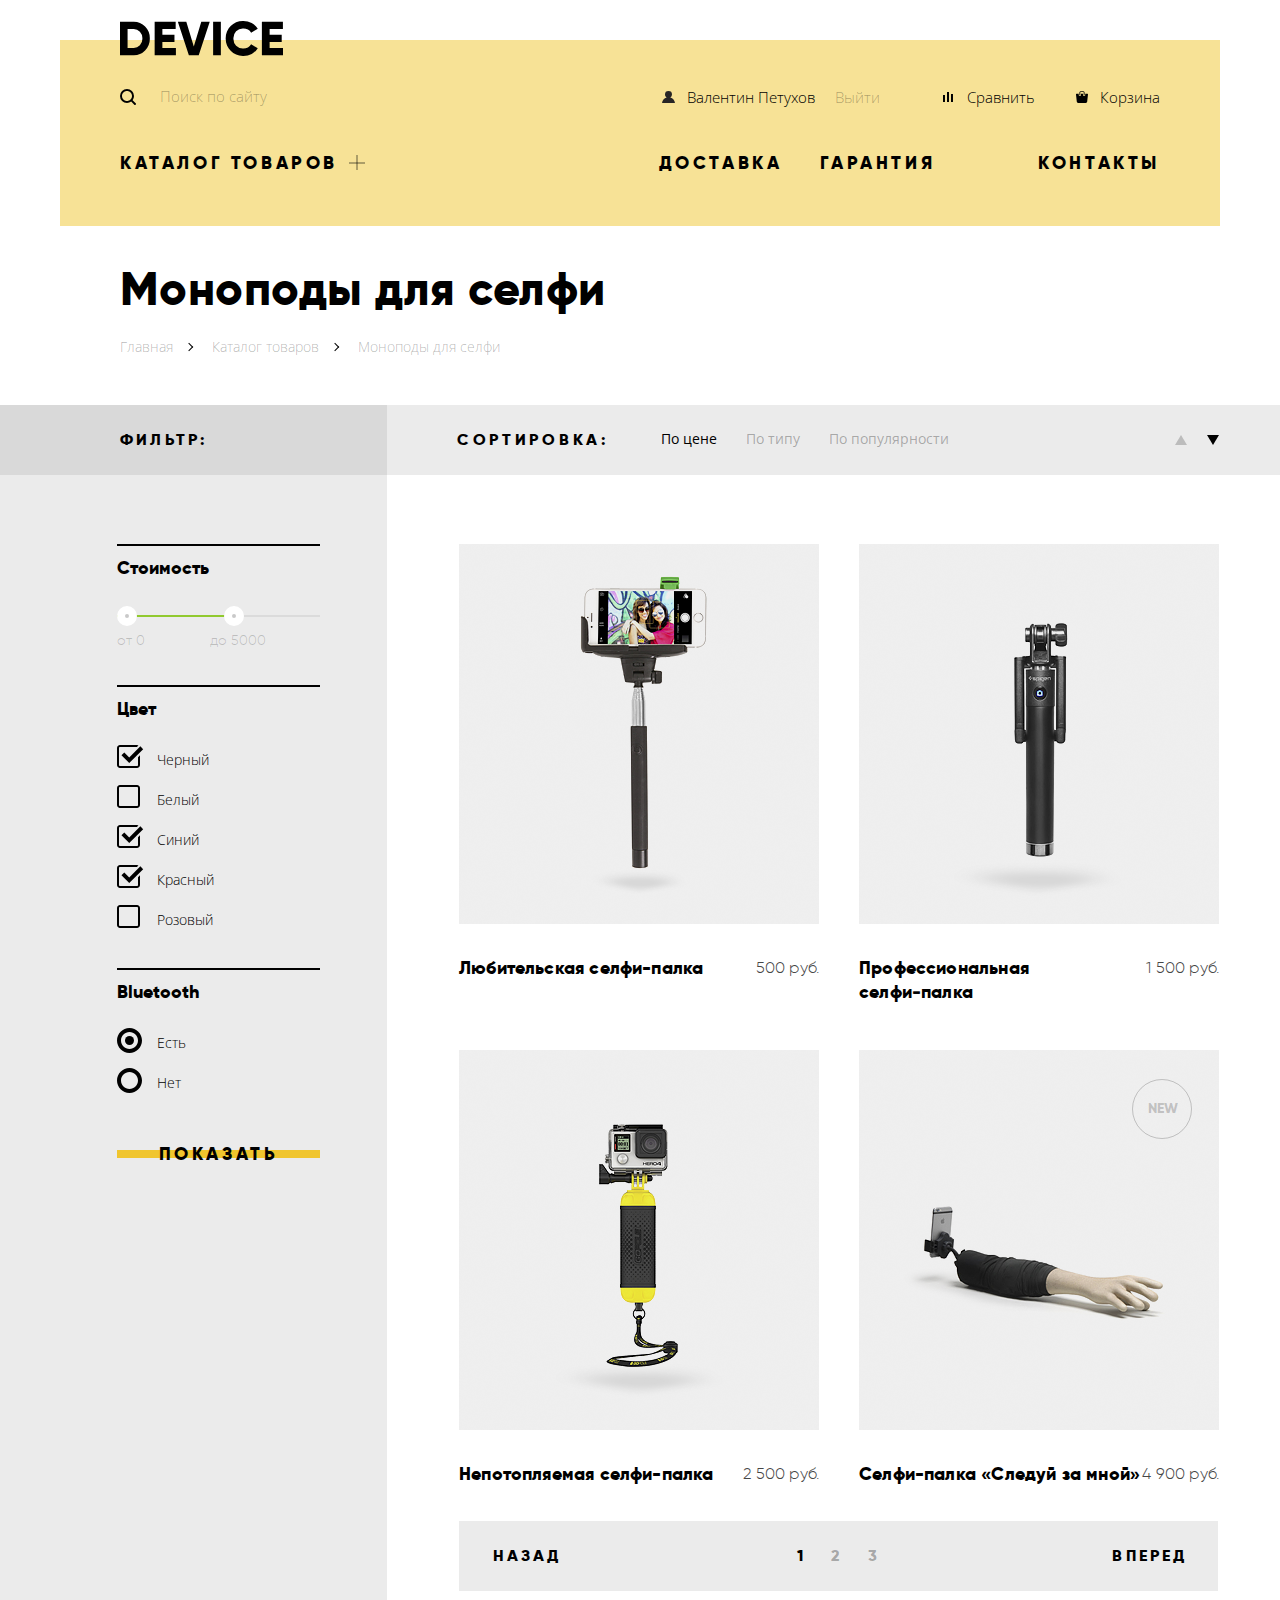
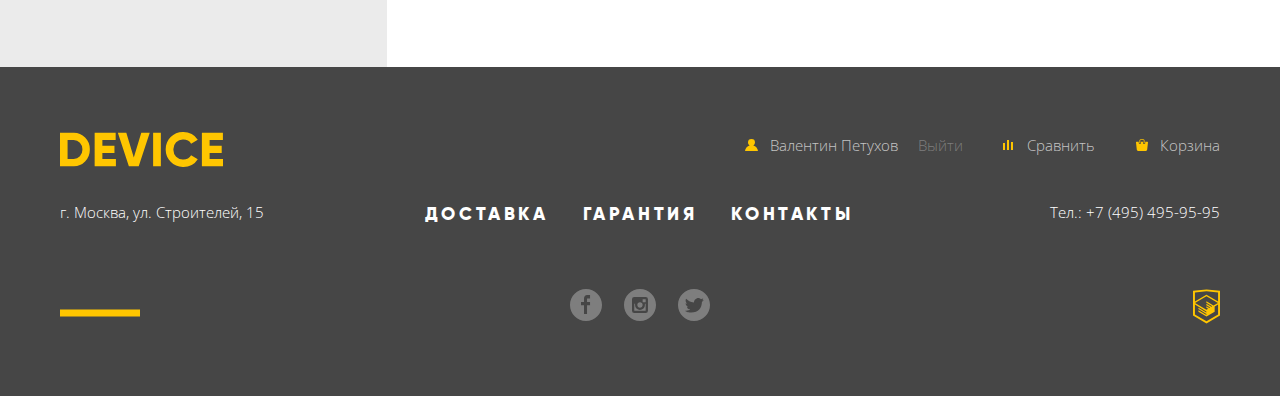
==== commit 17cb3c67: "Правильная геометрия блоков" ====
--- a/catalog.html
+++ b/catalog.html
@@ -18,18 +18,20 @@
           <input type="text" placeholder="Поиск по сайту" class="search__input">
           <a href="catalog.html" class="search__button">Найти</a>
         </label>
-        <ul class="header__user user-list">
-          <li class="user-list__item">
-            <a href="profile.html" class="user-list__link">Валентин Петухов</a>
-          </li>
-          <li class="user-list__item">
-            <a href="out.html" class="user-list__link user-list__link_out">Выйти</a>
-          </li>
-        </ul>
-        <ul class="header__market market-list">
-          <li><a href="cart.html" class="market-list__link market-list__link_compare">Сравнить</a></li>
-          <li><a href="cart.html" class="market-list__link market-list__link_cart">Корзина</a></li>
-        </ul>
+        <div class="header__right">
+          <ul class="header__user user-list">
+            <li class="user-list__item">
+              <a href="profile.html" class="user-list__link">Валентин Петухов</a>
+            </li>
+            <li class="user-list__item">
+              <a href="out.html" class="user-list__link user-list__link_out">Выйти</a>
+            </li>
+          </ul>
+          <ul class="header__market market-list">
+            <li><a href="cart.html" class="market-list__link market-list__link_compare">Сравнить</a></li>
+            <li><a href="cart.html" class="market-list__link market-list__link_cart">Корзина</a></li>
+          </ul>
+        </div>
       </div>
       <nav class="header__bottom nav">
         <a class="nav__catalog-link">Каталог товаров</a>
@@ -39,7 +41,7 @@
               <a href="" class="sub-menu__link">Виртуальная реальность</a>
             </li>
             <li class="sub-menu__item">
-              <a href="" class="sub-menu__link">Моноподы для селфи</a>
+              <a class="sub-menu__link">Моноподы для селфи</a>
             </li>
             <li class="sub-menu__item">
               <a href="" class="sub-menu__link">Экшн-камеры</a>
@@ -78,11 +80,11 @@
         </ul>
       </div>
     </div>
-    <div class="layout">
-      <div class="layout__left">
-        <h3 class="left-title">Фильтр:</h3>
-      </div>
-      <div class="layout__right">
+    <div class="layout layout_grey">
+      <div class="container layout__wrapper">
+        <div class="layout__dark-grey">
+          <h3 class="left-title">Фильтр:</h3>
+        </div>
         <section class="sort">
           <h3 class="sort__title">Сортировка:</h3>
           <ul class="sort__list">
@@ -98,137 +100,139 @@
       </div>
     </div>
     <div class="layout">
-      <div class="layout__left layout__left_lightgrey">
-        <form action="https://echo.htmlacademy.ru" class="filter" method="get">
-          <fieldset class="filter__fieldset fieldset-box">
-            <h4 class="fieldset-box__title">Стоимость</h4>
-            <p class="range-box">
-              <span class="line line_back"></span>
-              <span class="line line_up"></span>
-              <button class="range-button range-button_min" aria-label="Минимальная стоимость" type="button"></button>
-              <button class="range-button range-button_max" aria-label="Максимальная стоимость" type="button"></button>
-            </p>
-            <p class="price-box">
-              <span class="price-box__price">от 0</span>
-              <span class="price-box__price">до 5000</span>
-            </p>
-          </fieldset>
-          <fieldset class="filter__fieldset fieldset-box">
-            <h4 class="fieldset-box__title">Цвет</h4>
-            <ul class="filter__checkbox-list checkbox-list">
-              <li>
-                <label class="checkbox-list__label">
-                  <input class="visually-hidden" type="checkbox" name="black" checked>
-                  <span class="checkbox"></span>
-                  <span>Черный</span>
-                </label>
-              </li>
-              <li>
-                <label class="checkbox-list__label">
-                  <input class="visually-hidden" type="checkbox" name="white">
-                  <span class="checkbox"></span>
-                  <span>Белый</span>
-                </label>
-              </li>
-              <li>
-                <label class="checkbox-list__label">
-                  <input class="visually-hidden" type="checkbox" name="blue" checked>
-                  <span class="checkbox"></span>
-                  <span>Синий</span>
-                </label>
-              </li>
-              <li>
-                <label class="checkbox-list__label">
-                  <input class="visually-hidden" type="checkbox" name="red" checked>
-                  <span class="checkbox"></span>
-                  <span>Красный</span>
-                </label>
-              </li>
-              <li>
-                <label class="checkbox-list__label">
-                  <input class="visually-hidden" type="checkbox" name="pink">
-                  <span class="checkbox"></span>
-                  <span>Розовый</span>
-                </label>
-              </li>
-            </ul>
-          </fieldset>
-          <fieldset class="filter__fieldset fieldset-box">
-            <h4 class="fieldset-box__title">Bluetooth</h4>
-            <ul class="filter__radio-list radio-list">
-              <li>
-                <label class="radio-list__label">
-                  <input class=" visually-hidden" type="radio" name="bluetooth" value="On" checked>
-                  <span class="radio"></span>
-                  <span>Есть</span>
-                </label>
-              </li>
-              <li>
-                <label class="radio-list__label">
-                  <input class=" visually-hidden" type="radio" name="bluetooth" value="Off">
-                  <span class="radio"></span>
-                  <span>Нет</span>
-                </label>
-              </li>
-            </ul>
-          </fieldset>
-          <button class="filter__button button" type="submit">Показать</button>
-        </form>
-      </div>
-      <div class="layout__right layout__right_white">
-        <ul class="catalog">
-          <li class="catalog__item catalog-item" tabindex="0">
-            <p class="catalog-item__area">
-              <a href="cart.html" class="catalog-item__add-link button">В корзину</a>
-              <a href="match.html" class="catalog-item__match-link">Добавить к сравнению</a>
-            </p>
-            <img src="img/item-1.png" alt="Любительская селфи-палка" class="catalog-item__img" width="360" height="380">
-            <p class="catalog-item__description">
-              <a href="item.htlm" class="catalog-item__link">Любительская селфи-палка</a>
-              <span class="catalog-item__price">500 руб.</span>
-            </p>
-          </li>
-          <li class="catalog__item catalog-item" tabindex="0">
-            <p class="catalog-item__area">
-              <a href="cart.html" class="catalog-item__add-link button">В корзину</a>
-              <a href="match.html" class="catalog-item__match-link">Добавить к сравнению</a>
-            </p>
-            <img src="img/item-2.png" alt="Профессиональная селфи-палка " class="catalog-item__img" width="360" height="380">
-            <p class="catalog-item__description">
-              <a href="item.htlm" class="catalog-item__link">Профессиональная селфи&#8209;палка </a>
-              <span class="catalog-item__price">1 500 руб.</span>
-            </p>
-          </li>
-          <li class="catalog__item catalog-item" tabindex="0">
-            <p class="catalog-item__area">
-              <a href="cart.html" class="catalog-item__add-link button">В корзину</a>
-              <a href="match.html" class="catalog-item__match-link">Добавить к сравнению</a>
-            </p>
-            <img src="img/item-3.png" alt="Непотопляемая селфи-палка" class="catalog-item__img" width="360" height="380">
-            <p class="catalog-item__description">
-              <a href="item.htlm" class="catalog-item__link">Непотопляемая селфи-палка</a>
-              <span class="catalog-item__price">2 500 руб.</span>
-            </p>
-          </li>
-          <li class="catalog__item catalog-item catalog-item_new" tabindex="0">
-            <p class="catalog-item__area">
-              <a href="cart.html" class="catalog-item__add-link button">В корзину</a>
-              <a href="match.html" class="catalog-item__match-link">Добавить к сравнению</a>
-            </p>
-            <img src="img/item-4.png" alt="Селфи-палка «Следуй за мной»" class="catalog-item__img" width="360" height="380">
-            <p class="catalog-item__description">
-              <a href="item.htlm" class="catalog-item__link">Селфи-палка «Следуй за мной»</a>
-              <span class="catalog-item__price">4 900 руб.</span>
-            </p>
-          </li>
-        </ul>
-        <ul class="pagination">
-          <li class="pagination__item"><a class="pagination__link pagination__link_backward">Назад</a></li>
-          <li class="pagination__item"><a class="pagination__link pagination__link_current">1</a></li>
-          <li class="pagination__item"><a href="catalog.html" class="pagination__link">2</a></li>
-          <li class="pagination__item"><a href="catalog.html" class="pagination__link">3</a></li>
-          <li class="pagination__item"><a href="catalog.html" class="pagination__link pagination__link_forward">Вперед</a></li>
-        </ul>
+      <div class="container layout__wrapper">
+        <div class="layout__left-grey">
+          <form action="https://echo.htmlacademy.ru" class="filter" method="post">
+            <fieldset class="filter__fieldset fieldset-box">
+              <h4 class="fieldset-box__title">Стоимость</h4>
+              <p class="range-box">
+                <span class="line line_back"></span>
+                <span class="line line_up"></span>
+                <button class="range-button range-button_min" aria-label="Минимальная стоимость" type="button"></button>
+                <button class="range-button range-button_max" aria-label="Максимальная стоимость" type="button"></button>
+              </p>
+              <p class="price-box">
+                <span class="price-box__price">от 0</span>
+                <span class="price-box__price">до 5000</span>
+              </p>
+            </fieldset>
+            <fieldset class="filter__fieldset fieldset-box">
+              <h4 class="fieldset-box__title">Цвет</h4>
+              <ul class="filter__checkbox-list checkbox-list">
+                <li>
+                  <label class="checkbox-list__label">
+                    <input class="visually-hidden" type="checkbox" name="black" checked>
+                    <span class="checkbox"></span>
+                    <span>Черный</span>
+                  </label>
+                </li>
+                <li>
+                  <label class="checkbox-list__label">
+                    <input class="visually-hidden" type="checkbox" name="white">
+                    <span class="checkbox"></span>
+                    <span>Белый</span>
+                  </label>
+                </li>
+                <li>
+                  <label class="checkbox-list__label">
+                    <input class="visually-hidden" type="checkbox" name="blue" checked>
+                    <span class="checkbox"></span>
+                    <span>Синий</span>
+                  </label>
+                </li>
+                <li>
+                  <label class="checkbox-list__label">
+                    <input class="visually-hidden" type="checkbox" name="red" checked>
+                    <span class="checkbox"></span>
+                    <span>Красный</span>
+                  </label>
+                </li>
+                <li>
+                  <label class="checkbox-list__label">
+                    <input class="visually-hidden" type="checkbox" name="pink">
+                    <span class="checkbox"></span>
+                    <span>Розовый</span>
+                  </label>
+                </li>
+              </ul>
+            </fieldset>
+            <fieldset class="filter__fieldset fieldset-box">
+              <h4 class="fieldset-box__title">Bluetooth</h4>
+              <ul class="filter__radio-list radio-list">
+                <li>
+                  <label class="radio-list__label">
+                    <input class=" visually-hidden" type="radio" name="bluetooth" value="On" checked>
+                    <span class="radio"></span>
+                    <span>Есть</span>
+                  </label>
+                </li>
+                <li>
+                  <label class="radio-list__label">
+                    <input class=" visually-hidden" type="radio" name="bluetooth" value="Off">
+                    <span class="radio"></span>
+                    <span>Нет</span>
+                  </label>
+                </li>
+              </ul>
+            </fieldset>
+            <button class="filter__button button" type="submit">Показать</button>
+          </form>
+        </div>
+        <div>
+          <ul class="catalog">
+            <li class="catalog__item catalog-item" tabindex="0">
+              <p class="catalog-item__area">
+                <a href="cart.html" class="catalog-item__add-link button">В корзину</a>
+                <a href="match.html" class="catalog-item__match-link">Добавить к сравнению</a>
+              </p>
+              <img src="img/item-1.png" alt="Любительская селфи-палка" class="catalog-item__img" width="360" height="380">
+              <p class="catalog-item__description">
+                <a href="item.htlm" class="catalog-item__link">Любительская селфи-палка</a>
+                <span class="catalog-item__price">500 руб.</span>
+              </p>
+            </li>
+            <li class="catalog__item catalog-item" tabindex="0">
+              <p class="catalog-item__area">
+                <a href="cart.html" class="catalog-item__add-link button">В корзину</a>
+                <a href="match.html" class="catalog-item__match-link">Добавить к сравнению</a>
+              </p>
+              <img src="img/item-2.png" alt="Профессиональная селфи-палка " class="catalog-item__img" width="360" height="380">
+              <p class="catalog-item__description">
+                <a href="item.htlm" class="catalog-item__link">Профессиональная селфи&#8209;палка </a>
+                <span class="catalog-item__price">1 500 руб.</span>
+              </p>
+            </li>
+            <li class="catalog__item catalog-item" tabindex="0">
+              <p class="catalog-item__area">
+                <a href="cart.html" class="catalog-item__add-link button">В корзину</a>
+                <a href="match.html" class="catalog-item__match-link">Добавить к сравнению</a>
+              </p>
+              <img src="img/item-3.png" alt="Непотопляемая селфи-палка" class="catalog-item__img" width="360" height="380">
+              <p class="catalog-item__description">
+                <a href="item.htlm" class="catalog-item__link">Непотопляемая селфи-палка</a>
+                <span class="catalog-item__price">2 500 руб.</span>
+              </p>
+            </li>
+            <li class="catalog__item catalog-item catalog-item_new" tabindex="0">
+              <p class="catalog-item__area">
+                <a href="cart.html" class="catalog-item__add-link button">В корзину</a>
+                <a href="match.html" class="catalog-item__match-link">Добавить к сравнению</a>
+              </p>
+              <img src="img/item-4.png" alt="Селфи-палка «Следуй за мной»" class="catalog-item__img" width="360" height="380">
+              <p class="catalog-item__description">
+                <a href="item.htlm" class="catalog-item__link">Селфи-палка «Следуй за мной»</a>
+                <span class="catalog-item__price">4 900 руб.</span>
+              </p>
+            </li>
+          </ul>
+          <ul class="pagination">
+            <li class="pagination__item"><a class="pagination__link pagination__link_backward">Назад</a></li>
+            <li class="pagination__item"><a class="pagination__link pagination__link_current">1</a></li>
+            <li class="pagination__item"><a href="catalog.html" class="pagination__link">2</a></li>
+            <li class="pagination__item"><a href="catalog.html" class="pagination__link">3</a></li>
+            <li class="pagination__item"><a href="catalog.html" class="pagination__link pagination__link_forward">Вперед</a></li>
+          </ul>
+        </div>
       </div>
     </div>
   </main>
@@ -236,18 +240,20 @@
     <div class="container">
       <div class="footer__top">
         <a href="index.html" class="footer__logo" aria-label="Перейти на главную страницу"><img src="img/device_yellow.svg" alt="Логотип Device" width="163" height="35"></a>
-        <ul class="footer__user user-list">
-          <li class="user-list__item">
-            <a href="profile.html" class="user-list__link">Валентин Петухов</a>
-          </li>
-          <li class="user-list__item">
-            <a href="out.html" class="user-list__link user-list__link_out">Выйти</a>
-          </li>
-        </ul>
-        <ul class="footer__market market-list">
-          <li><a href="cart.html" class="market-list__link market-list__link_compare">Сравнить</a></li>
-          <li><a href="cart.html" class="market-list__link market-list__link_cart">Корзина</a></li>
-        </ul>
+        <div class="footer__right">
+          <ul class="footer__user user-list">
+            <li class="user-list__item">
+              <a href="profile.html" class="user-list__link">Валентин Петухов</a>
+            </li>
+            <li class="user-list__item">
+              <a href="out.html" class="user-list__link user-list__link_out">Выйти</a>
+            </li>
+          </ul>
+          <ul class="footer__market market-list">
+            <li><a href="cart.html" class="market-list__link market-list__link_compare">Сравнить</a></li>
+            <li><a href="cart.html" class="market-list__link market-list__link_cart">Корзина</a></li>
+          </ul>
+        </div>
       </div>
       <div class="footer__middle">
         <address class="footer__address">г. Москва, ул. Строителей, 15</address>
--- a/css/style.css
+++ b/css/style.css
@@ -93,7 +93,9 @@
   height: 8px;
 
   background-color: #f0c52e;
-  transform: translateY(-50%);
+  -webkit-transform: translateY(-50%);
+      -ms-transform: translateY(-50%);
+          transform: translateY(-50%);
 }
 
 .header {
@@ -108,7 +110,7 @@
 
 .main-page .header {
   margin-bottom: 0;
-  padding-bottom: 165px;
+  padding-bottom: 35px;
 }
 
 .header__logo {
@@ -126,7 +128,14 @@
 }
 
 .header__top {
-  display: flex;
+  display: -webkit-box;
+  display: -ms-flexbox;
+  display: flex;
+  -webkit-box-pack: justify;
+      -ms-flex-pack: justify;
+          justify-content: space-between;
+  -webkit-box-align: center;
+  -ms-flex-align: center;
   align-items: center;
   margin-bottom: 30px;
 
@@ -139,6 +148,8 @@
 .search {
   position: relative;
 
+  display: -webkit-box;
+  display: -ms-flexbox;
   display: flex;
 }
 
@@ -147,6 +158,26 @@
   border-bottom: 2px solid #000000;
 }
 
+.search:hover .search__input::-webkit-input-placeholder,
+.search__input:focus::-webkit-input-placeholder {
+  color: rgba(0, 0, 0, 0.6);
+}
+
+.search:hover .search__input::-moz-placeholder,
+.search__input:focus::-moz-placeholder {
+  color: rgba(0, 0, 0, 0.6);
+}
+
+.search:hover .search__input:-ms-input-placeholder,
+.search__input:focus:-ms-input-placeholder {
+  color: rgba(0, 0, 0, 0.6);
+}
+
+.search:hover .search__input::-ms-input-placeholder,
+.search__input:focus::-ms-input-placeholder {
+  color: rgba(0, 0, 0, 0.6);
+}
+
 .search:hover .search__input::placeholder,
 .search__input:focus::placeholder {
   color: rgba(0, 0, 0, 0.6);
@@ -156,6 +187,22 @@
   border-bottom: 2px solid #000000;
 }
 
+.search:focus-within .search__input::-webkit-input-placeholder {
+  color: rgba(0, 0, 0, 0.6);
+}
+
+.search:focus-within .search__input::-moz-placeholder {
+  color: rgba(0, 0, 0, 0.6);
+}
+
+.search:focus-within .search__input:-ms-input-placeholder {
+  color: rgba(0, 0, 0, 0.6);
+}
+
+.search:focus-within .search__input::-ms-input-placeholder {
+  color: rgba(0, 0, 0, 0.6);
+}
+
 .search:focus-within .search__input::placeholder {
   color: rgba(0, 0, 0, 0.6);
 }
@@ -179,11 +226,14 @@
   height: 16px;
 
   background: url("../img/search.svg");
-  transform: translateY(-50%);
+  -webkit-transform: translateY(-50%);
+      -ms-transform: translateY(-50%);
+          transform: translateY(-50%);
 }
 
 .search__input {
-  box-sizing: border-box;
+  -webkit-box-sizing: border-box;
+          box-sizing: border-box;
   width: 356px;
   height: 49px;
   margin-right: -1px;
@@ -197,6 +247,30 @@
   border-bottom: 2px solid transparent;
 }
 
+.search__input::-webkit-input-placeholder {
+  font-size: 15px;
+  line-height: 30px;
+  color: rgba(0, 0, 0, 0.3);
+}
+
+.search__input::-moz-placeholder {
+  font-size: 15px;
+  line-height: 30px;
+  color: rgba(0, 0, 0, 0.3);
+}
+
+.search__input:-ms-input-placeholder {
+  font-size: 15px;
+  line-height: 30px;
+  color: rgba(0, 0, 0, 0.3);
+}
+
+.search__input::-ms-input-placeholder {
+  font-size: 15px;
+  line-height: 30px;
+  color: rgba(0, 0, 0, 0.3);
+}
+
 .search__input::placeholder {
   font-size: 15px;
   line-height: 30px;
@@ -205,7 +279,8 @@
 
 .search__button {
   display: none;
-  box-sizing: border-box;
+  -webkit-box-sizing: border-box;
+          box-sizing: border-box;
   width: 85px;
   margin-right: -1px;
   padding: 7px;
@@ -231,9 +306,29 @@
   color: rgba(255, 255, 255, 0.3);
 }
 
+.header__right {
+  display: -webkit-box;
+  display: -ms-flexbox;
+  display: flex;
+  width: 500px;
+}
+
+.footer__right {
+  display: -webkit-box;
+  display: -ms-flexbox;
+  display: flex;
+  -webkit-box-pack: end;
+      -ms-flex-pack: end;
+          justify-content: flex-end;
+  width: 600px;
+}
+
 .user-list {
-  display: flex;
-  flex-wrap: wrap;
+  display: -webkit-box;
+  display: -ms-flexbox;
+  display: flex;
+  -ms-flex-wrap: wrap;
+      flex-wrap: wrap;
   width: 281px;
   margin: 0;
   margin-left: auto;
@@ -264,7 +359,9 @@
   height: 12px;
 
   background: url("../img/user.svg");
-  transform: translateY(-50%);
+  -webkit-transform: translateY(-50%);
+      -ms-transform: translateY(-50%);
+          transform: translateY(-50%);
 }
 
 .user-list__link {
@@ -302,7 +399,11 @@
 }
 
 .market-list {
-  display: flex;
+  display: -webkit-box;
+  display: -ms-flexbox;
+  display: flex;
+  -ms-flex-wrap: wrap;
+      flex-wrap: wrap;
   margin: 0;
   padding: 0;
 
@@ -340,7 +441,9 @@
   top: 50%;
   left: 0;
 
-  transform: translateY(-50%);
+  -webkit-transform: translateY(-50%);
+      -ms-transform: translateY(-50%);
+          transform: translateY(-50%);
 }
 
 .market-list__link:hover::before,
@@ -367,7 +470,11 @@
 }
 
 .nav {
-  display: flex;
+  display: -webkit-box;
+  display: -ms-flexbox;
+  display: flex;
+  -webkit-box-pack: justify;
+  -ms-flex-pack: justify;
   justify-content: space-between;
 
   text-transform: uppercase;
@@ -420,9 +527,11 @@
 .nav__catalog-link:hover + .sub-menu,
 .nav__catalog-link:focus + .sub-menu {
   position: absolute;
-  bottom: 0;
+  bottom: -132px;
   left: 0;
 
+  display: -webkit-box;
+  display: -ms-flexbox;
   display: flex;
 }
 
@@ -430,8 +539,10 @@
   z-index: 1;
 
   display: none;
-  flex-wrap: wrap;
-  box-sizing: border-box;
+  -ms-flex-wrap: wrap;
+      flex-wrap: wrap;
+  -webkit-box-sizing: border-box;
+          box-sizing: border-box;
   width: 1160px;
   margin: 0;
   padding: 0;
@@ -450,17 +561,21 @@
 
 .sub-menu:hover {
   position: absolute;
-  bottom: 0;
+  bottom: -132px;
   left: 0;
 
-  display: flex;
-}
-
-.sub-menu:focus-within {
-  position: absolute;
-  bottom: 0;
+  display: -webkit-box;
+  display: -ms-flexbox;
+  display: flex;
+}
+
+.nav__dropdown:focus-within .sub-menu {
+  position: absolute;
+  bottom: -132px;
   left: 0;
 
+  display: -webkit-box;
+  display: -ms-flexbox;
   display: flex;
 }
 
@@ -490,6 +605,8 @@
 }
 
 .navigation {
+  display: -webkit-box;
+  display: -ms-flexbox;
   display: flex;
   margin: 0;
   padding: 0;
@@ -520,17 +637,27 @@
   color: rgba(0, 0, 0, 0.3);
 }
 
+.main-page {
+  margin-bottom: 88px;
+}
+
 .slider-promo {
   position: relative;
 
-  margin-top: -130px;
-  /* padding: 5px 82px 5px 90px; */
   margin-bottom: 100px;
+
+  background-image: -webkit-gradient(linear, left top, left bottom, from(#f7e296), color-stop(26%, #f7e296), color-stop(26%, transparent));
+
+  background-image: -o-linear-gradient(top, #f7e296 0%, #f7e296 26%, transparent 26%);
+
+  background-image: linear-gradient(to bottom, #f7e296 0%, #f7e296 26%, transparent 26%);
 }
 
 .circle-list {
   position: absolute;
 
+  display: -webkit-box;
+  display: -ms-flexbox;
   display: flex;
   margin: 0;
   padding: 0;
@@ -550,7 +677,8 @@
   position: relative;
 
   display: block;
-  box-sizing: border-box;
+  -webkit-box-sizing: border-box;
+          box-sizing: border-box;
   width: 12px;
   height: 12px;
   padding: 0;
@@ -568,7 +696,9 @@
   left: 50%;
 
   border-radius: 50%;
-  transform: translate(-50%,-50%);
+  -webkit-transform: translate(-50%,-50%);
+      -ms-transform: translate(-50%,-50%);
+          transform: translate(-50%,-50%);
 }
 
 .circle-list__button_current::before {
@@ -602,7 +732,11 @@
 .slider-promo__item {
   position: relative;
 
-  display: flex;
+  display: -webkit-box;
+  display: -ms-flexbox;
+  display: flex;
+  -webkit-box-pack: justify;
+  -ms-flex-pack: justify;
   justify-content: space-between;
 }
 
@@ -640,23 +774,12 @@
 
   width: 500px;
   margin-top: 50px;
-  padding-top: 42px;
   padding-right: 15px;
 }
 
-.slide__right::before {
-  content: "";
-  position: absolute;
-  top: 0;
-  left: 0;
-
-  width: 100px;
-  height: 7px;
-
-  background-color: #ffffff;
-}
-
 .slide_current {
+  display: -webkit-box;
+  display: -ms-flexbox;
   display: flex;
 }
 
@@ -667,6 +790,22 @@
   font-size: 47px;
   line-height: 56px;
   letter-spacing: 0.47px;
+}
+
+.slider-promo .slide__title {
+  padding-top: 42px;
+}
+
+.slide__title::before {
+  content: "";
+  position: absolute;
+  top: 0;
+  left: 0;
+
+  width: 100px;
+  height: 7px;
+
+  background-color: #ffffff;
 }
 
 .slide__text {
@@ -722,17 +861,24 @@
 }
 
 .catalog-menu {
-  display: flex;
-  flex-wrap: wrap;
+  display: -webkit-box;
+  display: -ms-flexbox;
+  display: flex;
+  -ms-flex-wrap: wrap;
+      flex-wrap: wrap;
+  -webkit-box-pack: justify;
+  -ms-flex-pack: justify;
   justify-content: space-between;
   margin: 0;
-  margin-bottom: 180px;
+  margin-bottom: 80px;
   padding: 0;
 
   list-style: none;
 }
 
 .catalog-menu__picture {
+  display: -webkit-box;
+  display: -ms-flexbox;
   display: flex;
   width: 160px;
   height: 160px;
@@ -774,11 +920,19 @@
 .slider-feature {
   margin-bottom: 95px;
 
-  background-color: #e5e5e5;
+  background-image: -webkit-gradient(linear, left top, left bottom, from(transparent), color-stop(26%, transparent), color-stop(26%, #e5e5e5));
+
+  background-image: -o-linear-gradient(top, transparent 0%, transparent 26%, #e5e5e5 26%);
+
+  background-image: linear-gradient(to bottom, transparent 0%, transparent 26%, #e5e5e5 26%);
 }
 
 .slider-feature__container {
-  display: flex;
+  display: -webkit-box;
+  display: -ms-flexbox;
+  display: flex;
+  -webkit-box-pack: justify;
+  -ms-flex-pack: justify;
   justify-content: space-between;
   padding-bottom: 96px;
 }
@@ -787,10 +941,11 @@
   position: relative;
   z-index: 1;
 
+  -ms-flex-negative: 0;
   flex-shrink: 0;
   width: 284px;
   margin: 0;
-  margin-top: -13px;
+  margin-top: 87px;
   margin-right: 117px;
   padding: 0;
 
@@ -852,7 +1007,7 @@
 
 .slider-feature__list {
   margin: 0;
-  margin-top: -26px;
+  margin-top: 75px;
   padding: 0;
   padding-right: 65px;
 
@@ -887,8 +1042,13 @@
 }
 
 .partners__list {
-  display: flex;
-  flex-wrap: wrap;
+  display: -webkit-box;
+  display: -ms-flexbox;
+  display: flex;
+  -ms-flex-wrap: wrap;
+      flex-wrap: wrap;
+  -webkit-box-pack: justify;
+  -ms-flex-pack: justify;
   justify-content: space-between;
   margin: 0;
   padding: 0;
@@ -920,7 +1080,11 @@
 }
 
 .row-container {
-  display: flex;
+  display: -webkit-box;
+  display: -ms-flexbox;
+  display: flex;
+  -webkit-box-pack: justify;
+  -ms-flex-pack: justify;
   justify-content: space-between;
 }
 
@@ -928,28 +1092,28 @@
   position: relative;
 
   width: 472px;
+}
+
+.about__title {
+  margin: 0;
+  margin-bottom: 42px;
   padding-top: 53px;
-}
-
-.about::before {
-  content: "";
-  position: absolute;
-  top: 0;
-  left: 0;
-
-  width: 80px;
-  height: 7px;
-
-  background-color: #000000;
-}
-
-.about__title {
-  margin: 0;
-  margin-bottom: 42px;
 
   font-size: 47px;
   line-height: 48px;
   letter-spacing: 0.47px;
+}
+
+.about__title::before {
+  content: "";
+  position: absolute;
+  top: 0;
+  left: 0;
+
+  width: 80px;
+  height: 7px;
+
+  background-color: #000000;
 }
 
 .about__text {
@@ -998,7 +1162,9 @@
 
   border: 2px solid #e5e5e5;
   border-radius: 50%;
-  transform: translateY(-50%);
+  -webkit-transform: translateY(-50%);
+      -ms-transform: translateY(-50%);
+          transform: translateY(-50%);
 }
 
 .about__button {
@@ -1012,28 +1178,28 @@
   position: relative;
 
   width: 560px;
+}
+
+.contact__title {
+  margin: 0;
+  margin-bottom: 42px;
   padding-top: 53px;
-}
-
-.contact::before {
-  content: "";
-  position: absolute;
-  top: 0;
-  left: 0;
-
-  width: 80px;
-  height: 7px;
-
-  background-color: #000000;
-}
-
-.contact__title {
-  margin: 0;
-  margin-bottom: 42px;
 
   font-size: 47px;
   line-height: 48px;
   letter-spacing: 0.47px;
+}
+
+.contact__title::before {
+  content: "";
+  position: absolute;
+  top: 0;
+  left: 0;
+
+  width: 80px;
+  height: 7px;
+
+  background-color: #000000;
 }
 
 .contact__text {
@@ -1064,7 +1230,6 @@
 }
 
 .footer {
-  margin-top: 20px;
   padding: 60px 0;
 
   font-weight: 300;
@@ -1076,11 +1241,9 @@
   background-color: #464646;
 }
 
-.main-page .footer {
-  margin-top: 88px;
-}
-
 .footer__top {
+  display: -webkit-box;
+  display: -ms-flexbox;
   display: flex;
   margin-bottom: 27px;
 }
@@ -1104,6 +1267,8 @@
 }
 
 .footer__user {
+  -webkit-box-pack: end;
+  -ms-flex-pack: end;
   justify-content: flex-end;
   margin: 0;
   margin-right: 40px;
@@ -1148,7 +1313,11 @@
 }
 
 .footer__middle {
-  display: flex;
+  display: -webkit-box;
+  display: -ms-flexbox;
+  display: flex;
+  -webkit-box-pack: justify;
+  -ms-flex-pack: justify;
   justify-content: space-between;
   margin-bottom: 59px;
 }
@@ -1199,7 +1368,11 @@
 .footer__bottom {
   position: relative;
 
-  display: flex;
+  display: -webkit-box;
+  display: -ms-flexbox;
+  display: flex;
+  -webkit-box-pack: end;
+  -ms-flex-pack: end;
   justify-content: flex-end;
 }
 
@@ -1213,10 +1386,14 @@
   height: 7px;
 
   background-color: #ffc600;
-  transform: translateY(-50%);
+  -webkit-transform: translateY(-50%);
+      -ms-transform: translateY(-50%);
+          transform: translateY(-50%);
 }
 
 .social {
+  display: -webkit-box;
+  display: -ms-flexbox;
   display: flex;
   margin: 0;
   padding: 0;
@@ -1272,6 +1449,8 @@
 }
 
 .breadcrumbs {
+  display: -webkit-box;
+  display: -ms-flexbox;
   display: flex;
   margin: 0;
   margin-bottom: 46px;
@@ -1320,7 +1499,9 @@
 
   border-right: 1px solid #000000;
   border-bottom: 1px solid #000000;
-  transform: translateY(-50%) rotate(-45deg);
+  -webkit-transform: translateY(-50%) rotate(-45deg);
+      -ms-transform: translateY(-50%) rotate(-45deg);
+          transform: translateY(-50%) rotate(-45deg);
 }
 
 .breadcrumbs__item:last-child .breadcrumbs__link::after {
@@ -1328,38 +1509,24 @@
 }
 
 .layout {
-  display: flex;
   width: 100%;
 }
 
-.layout__left {
-  display: flex;
-  width: 36.8%;
-  min-width: 327px;
-
-  background-color: #d9d9d9;
-}
-
-.layout__left_lightgrey {
+.layout__wrapper {
+  display: -webkit-box;
+  display: -ms-flexbox;
+  display: flex;
+}
+
+.layout_grey {
   background-color: #ebebeb;
 }
 
-.layout__right {
-  display: flex;
-  width: 63.2%;
-  min-width: 832px;
-
-  background-color: #ebebeb;
-}
-
-.layout__right_white {
-  flex-direction: column;
-
-  background-color: #ffffff;
-}
-
 .left-title {
-  box-sizing: border-box;
+  position: relative;
+
+  -webkit-box-sizing: border-box;
+          box-sizing: border-box;
   width: 327px;
   margin: 0;
   margin-left: auto;
@@ -1372,11 +1539,49 @@
   letter-spacing: 3.2px;
 }
 
+.layout__dark-grey {
+  position: relative;
+}
+
+.layout__dark-grey::before {
+  content: "";
+  position: absolute;
+  top: 0;
+  right: 0;
+
+  width: 1000%;
+  height: 100%;
+
+  background-color: #d9d9d9;
+}
+
+.layout__left-grey {
+  position: relative;
+}
+
+.layout__left-grey::before {
+  content: "";
+  position: absolute;
+  top: 0;
+  right: 0;
+
+  width: 1000%;
+  height: 100%;
+
+  background-color: #ebebeb;
+}
+
 .sort {
-  display: flex;
-  flex-wrap: wrap;
+  display: -webkit-box;
+  display: -ms-flexbox;
+  display: flex;
+  -ms-flex-wrap: wrap;
+      flex-wrap: wrap;
+  -webkit-box-align: center;
+  -ms-flex-align: center;
   align-items: center;
-  box-sizing: border-box;
+  -webkit-box-sizing: border-box;
+          box-sizing: border-box;
   width: 832px;
   padding-left: 70px;
 }
@@ -1391,6 +1596,8 @@
 }
 
 .sort__list {
+  display: -webkit-box;
+  display: -ms-flexbox;
   display: flex;
   margin: 0;
   padding: 0;
@@ -1429,6 +1636,8 @@
 }
 
 .arrow-list {
+  display: -webkit-box;
+  display: -ms-flexbox;
   display: flex;
   margin: 0;
   margin-left: auto;
@@ -1480,7 +1689,10 @@
 }
 
 .filter {
-  box-sizing: border-box;
+  position: relative;
+
+  -webkit-box-sizing: border-box;
+          box-sizing: border-box;
   width: 327px;
   margin-left: auto;
   padding-top: 69px;
@@ -1523,7 +1735,9 @@
   height: 2px;
 
   background-color: #dbdbdb;
-  transform: translateY(-50%);
+  -webkit-transform: translateY(-50%);
+      -ms-transform: translateY(-50%);
+          transform: translateY(-50%);
 }
 
 .line_back {
@@ -1540,7 +1754,8 @@
   position: absolute;
   top: 50%;
 
-  box-sizing: border-box;
+  -webkit-box-sizing: border-box;
+          box-sizing: border-box;
   width: 20px;
   height: 20px;
   padding: 0;
@@ -1548,7 +1763,9 @@
   background-color: #c9c9c9;
   border: 8px solid #ffffff;
   border-radius: 50%;
-  transform: translateY(-50%);
+  -webkit-transform: translateY(-50%);
+      -ms-transform: translateY(-50%);
+          transform: translateY(-50%);
 }
 
 .range-button:active {
@@ -1697,9 +1914,13 @@
 }
 
 .catalog {
-  display: flex;
-  flex-wrap: wrap;
-  box-sizing: border-box;
+  display: -webkit-box;
+  display: -ms-flexbox;
+  display: flex;
+  -ms-flex-wrap: wrap;
+      flex-wrap: wrap;
+  -webkit-box-sizing: border-box;
+          box-sizing: border-box;
   width: 832px;
   margin: 0;
   margin-right: auto;
@@ -1728,10 +1949,14 @@
 }
 
 .catalog__item:hover .catalog-item__area {
+  display: -webkit-box;
+  display: -ms-flexbox;
   display: flex;
 }
 
 .catalog__item:focus-within .catalog-item__area {
+  display: -webkit-box;
+  display: -ms-flexbox;
   display: flex;
 }
 
@@ -1742,13 +1967,18 @@
   z-index: 1;
 
   display: none;
-  flex-direction: column;
+  -webkit-box-orient: vertical;
+  -webkit-box-direction: normal;
+  -ms-flex-direction: column;
+      flex-direction: column;
+  -webkit-box-align: center;
+  -ms-flex-align: center;
+  align-items: center;
   width: 100%;
   height: 380px;
   margin: 0;
 
-  background-color: #eeeeee;
-  opacity: 0.7;
+  background-color: rgba(238, 238, 238, 0.7);
 }
 
 .catalog-item__add-link {
@@ -1784,6 +2014,7 @@
   position: absolute;
   top: 46px;
   right: 41px;
+  z-index: 2;
 
   font-size: 14px;
   line-height: 24px;
@@ -1795,8 +2026,10 @@
   position: absolute;
   top: 29px;
   right: 27px;
-
-  box-sizing: border-box;
+  z-index: 2;
+
+  -webkit-box-sizing: border-box;
+          box-sizing: border-box;
   width: 60px;
   height: 60px;
 
@@ -1810,7 +2043,11 @@
 }
 
 .catalog-item__description {
-  display: flex;
+  display: -webkit-box;
+  display: -ms-flexbox;
+  display: flex;
+  -webkit-box-pack: justify;
+  -ms-flex-pack: justify;
   justify-content: space-between;
   margin: 0;
 }
@@ -1829,9 +2066,14 @@
 }
 
 .pagination {
-  display: flex;
+  display: -webkit-box;
+  display: -ms-flexbox;
+  display: flex;
+  -webkit-box-align: center;
+  -ms-flex-align: center;
   align-items: center;
-  box-sizing: border-box;
+  -webkit-box-sizing: border-box;
+          box-sizing: border-box;
   width: 759px;
   margin: 0 auto 76px 72px;
   padding: 0;
@@ -1911,10 +2153,6 @@
 .pagination .pagination__link_current,
 .pagination .pagination__link_forward {
   color: rgba(0, 0, 0, 1);
-}
-
-.catalog-page .footer {
-  margin-top: 0;
 }
 
 .modal {
@@ -1926,8 +2164,11 @@
   display: none;
   width: 960px;
 
-  box-shadow: 0 10px 20px 0 rgba(4, 6, 6, 0.2);
-  transform: translate(-50%, -50%);
+  -webkit-box-shadow: 0 10px 20px 0 rgba(4, 6, 6, 0.2);
+          box-shadow: 0 10px 20px 0 rgba(4, 6, 6, 0.2);
+  -webkit-transform: translate(-50%, -50%);
+      -ms-transform: translate(-50%, -50%);
+          transform: translate(-50%, -50%);
 }
 
 .modal__close {
@@ -1958,7 +2199,8 @@
 }
 
 .feed-form {
-  box-sizing: border-box;
+  -webkit-box-sizing: border-box;
+          box-sizing: border-box;
   padding: 98px;
 
   background-color: #ffffff;
@@ -1978,7 +2220,8 @@
 
 .feed-form__input {
   display: block;
-  box-sizing: border-box;
+  -webkit-box-sizing: border-box;
+          box-sizing: border-box;
   width: 360px;
   padding: 13px 20px;
 
@@ -1999,6 +2242,38 @@
 .feed-form__input:focus {
   background-color: #ffffff;
   border: 3px solid #f0c52e;
+}
+
+.feed-form__input::-webkit-input-placeholder {
+  font-weight: normal;
+  font-size: 14px;
+  line-height: 18px;
+  font-family: "Open Sans", Arial, sans-serif;
+  color: rgba(70, 70, 70, 0.4);
+}
+
+.feed-form__input::-moz-placeholder {
+  font-weight: normal;
+  font-size: 14px;
+  line-height: 18px;
+  font-family: "Open Sans", Arial, sans-serif;
+  color: rgba(70, 70, 70, 0.4);
+}
+
+.feed-form__input:-ms-input-placeholder {
+  font-weight: normal;
+  font-size: 14px;
+  line-height: 18px;
+  font-family: "Open Sans", Arial, sans-serif;
+  color: rgba(70, 70, 70, 0.4);
+}
+
+.feed-form__input::-ms-input-placeholder {
+  font-weight: normal;
+  font-size: 14px;
+  line-height: 18px;
+  font-family: "Open Sans", Arial, sans-serif;
+  color: rgba(70, 70, 70, 0.4);
 }
 
 .feed-form__input::placeholder {
@@ -2011,7 +2286,8 @@
 
 .feed-form__textarea {
   display: block;
-  box-sizing: border-box;
+  -webkit-box-sizing: border-box;
+          box-sizing: border-box;
   width: 100%;
   padding: 13px 20px;
 
@@ -2034,6 +2310,38 @@
 .feed-form__textarea:focus {
   background-color: #ffffff;
   border: 3px solid #f0c52e;
+}
+
+.feed-form__textarea::-webkit-input-placeholder {
+  font-weight: normal;
+  font-size: 14px;
+  line-height: 18px;
+  font-family: "Open Sans", Arial, sans-serif;
+  color: rgba(70, 70, 70, 0.4);
+}
+
+.feed-form__textarea::-moz-placeholder {
+  font-weight: normal;
+  font-size: 14px;
+  line-height: 18px;
+  font-family: "Open Sans", Arial, sans-serif;
+  color: rgba(70, 70, 70, 0.4);
+}
+
+.feed-form__textarea:-ms-input-placeholder {
+  font-weight: normal;
+  font-size: 14px;
+  line-height: 18px;
+  font-family: "Open Sans", Arial, sans-serif;
+  color: rgba(70, 70, 70, 0.4);
+}
+
+.feed-form__textarea::-ms-input-placeholder {
+  font-weight: normal;
+  font-size: 14px;
+  line-height: 18px;
+  font-family: "Open Sans", Arial, sans-serif;
+  color: rgba(70, 70, 70, 0.4);
 }
 
 .feed-form__textarea::placeholder {
